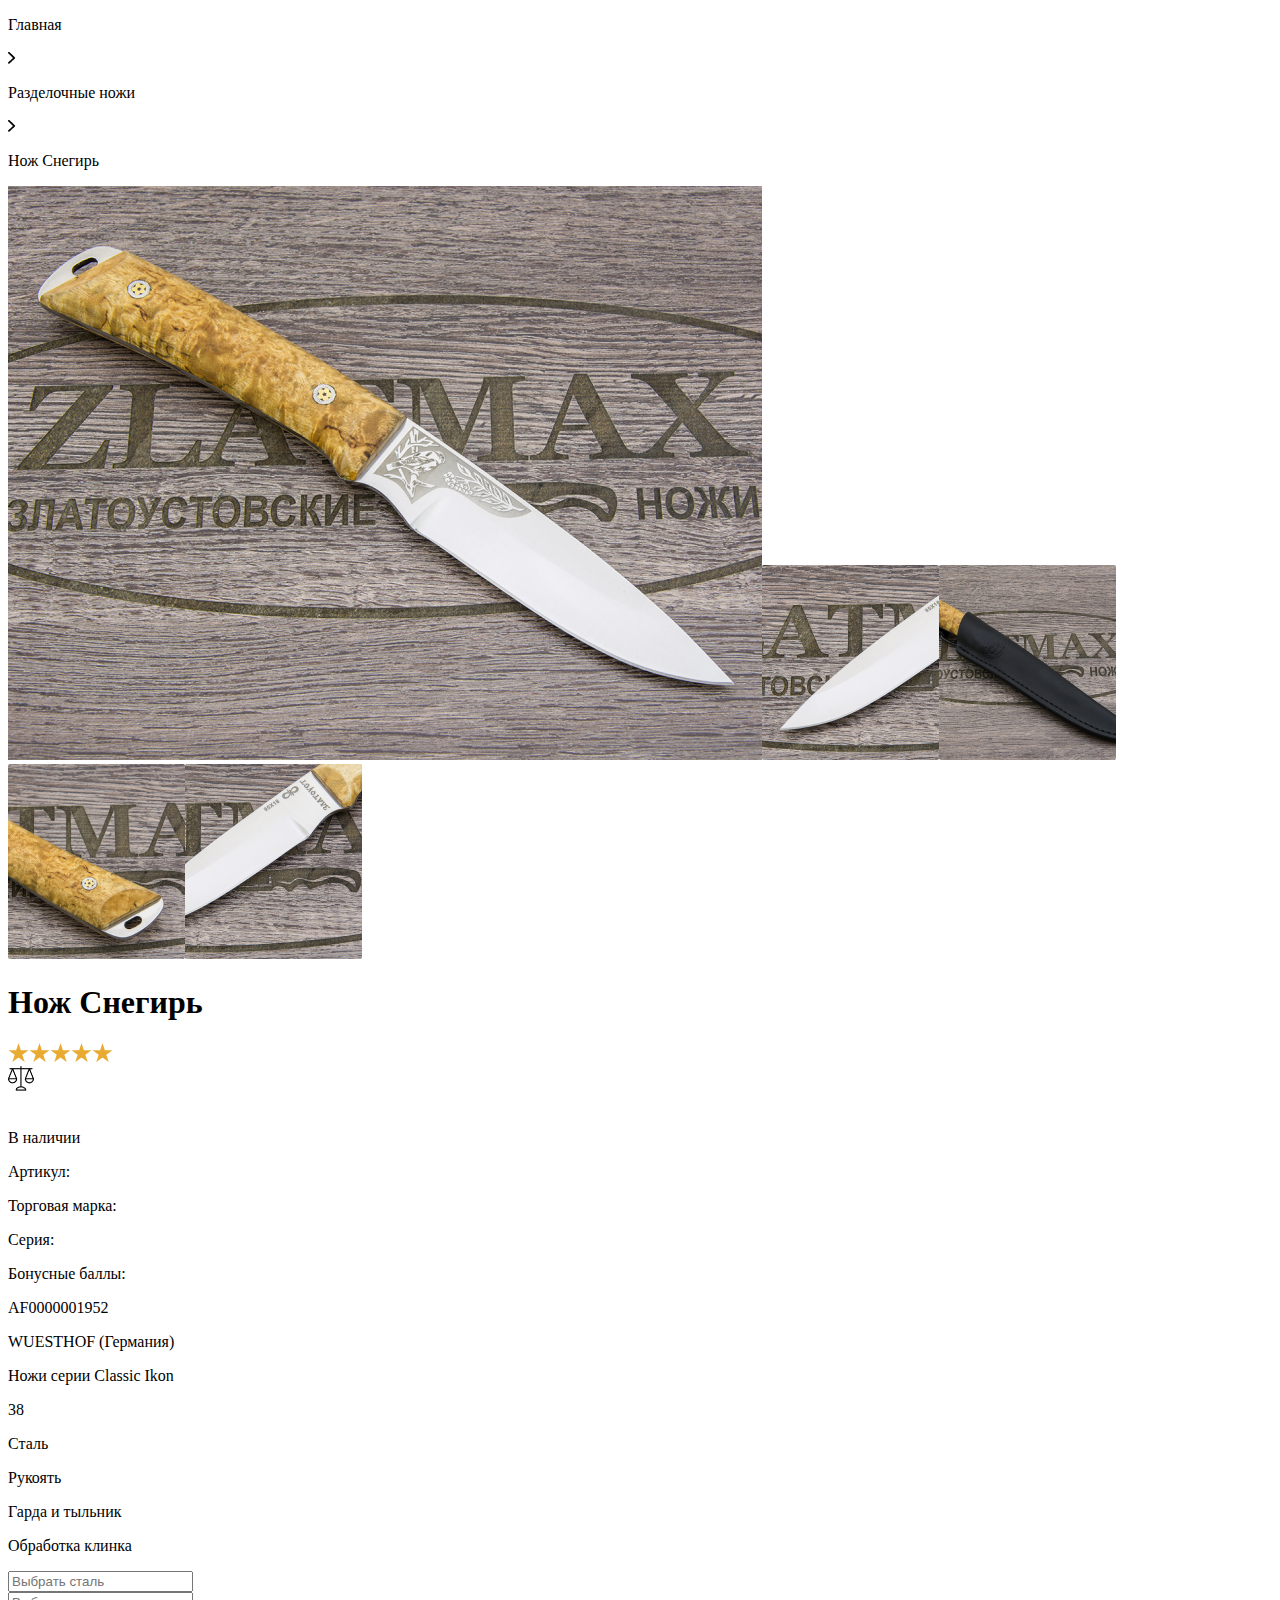
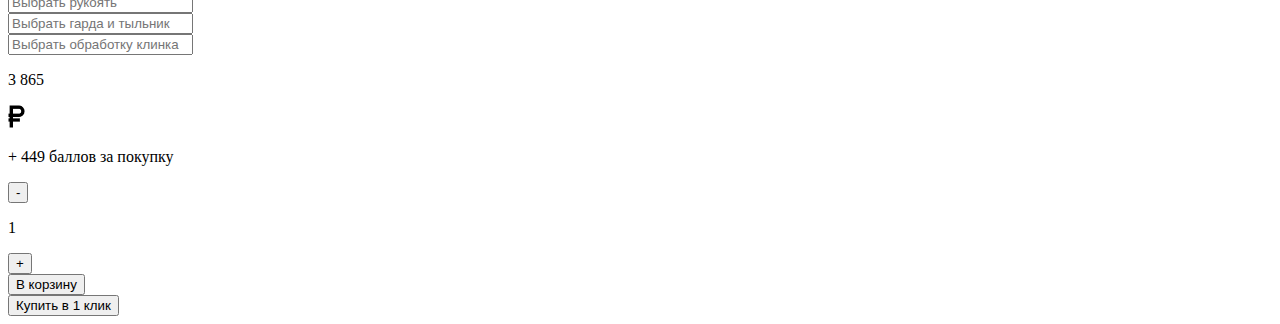
==== Compiled-HTML/pug/compilation/product-cards.html @ a6aeddbb "pug yozdim" ====
<!DOCTYPE html><html lang="en"><head><meta charset="UTF-8"><meta name="viewport" content="width=device-width, initial-scale=1.0"><title>Document</title></head><body> <section class="product"> <div class="product-section">  <div><p>Главная</p></div><div> <img src="../../../img/Knife/knife-7.png" alt=""></div><div> <p>Разделочные ножи</p></div><div> <img src="../../../img/Knife/knife-7.png" alt=""></div><div> <p>Нож Снегирь</p></div></div><div class="product__item"><div class="product__item-img"><img class="img-1" src="../../../img/Knife/knife-8.png" alt=""><img class="img-2" src="../../../img/Knife/knife-9.png" alt=""><img class="img-2" src="../../../img/Knife/knife-10.png" alt=""><img class="img-2" src="../../../img/Knife/knife-11.png" alt=""><img class="img-3" src="../../../img/Knife/knife-12.png" alt=""></div><div class="product__item-content"><div class="product__item-content__title"><div> <h1>Нож Снегирь</h1></div><div class="product__item-content__title__icons"> <img src="../../../img/Knife/knife-13.png" alt=""><img src="../../../img/Knife/knife-13.png" alt=""><img src="../../../img/Knife/knife-13.png" alt=""><img src="../../../img/Knife/knife-13.png" alt=""><img src="../../../img/Knife/knife-13.png" alt=""></div><div> <img src="../../../img/Stars/Group.png" alt=""></div><div> <img src="../../../img/stars/hearts.png" alt=""></div></div><div class="product__item-content__paragraf"> <p>В наличии</p></div><div class="product__item-content__grid"> <div class="product__item-content__grid-item"><p>Артикул:</p><p>Торговая марка:</p><p>Серия:</p><p>Бонусные баллы: </p></div><div class="product__item-content__grid-content"><p>AF0000001952</p><p>WUESTHOF (Германия)</p><p>Ножи серии Classic Ikon</p><p>38</p></div></div><div class="product__item-content__flex"> <div> <p>Сталь</p><p>Рукоять</p><p>Гарда и тыльник</p><p>Обработка клинка</p></div><div> <div> <input type="text" placeholder="Выбрать сталь"></div><div> <input type="text" placeholder="Выбрать рукоять"></div><div> <input type="text" placeholder="Выбрать гарда и тыльник"></div><div> <input type="text" placeholder="Выбрать обработку клинка"></div></div></div><div> <div><p>3 865</p><img src="../../../img/Knife/knife-16.png" alt=""></div><div> <p>+ 449 баллов за покупку</p></div></div><div> <div> <button>-</button></div><div> <p>1</p></div><div> <button>+</button></div><div> <button>В корзину </button></div><div> <button>Купить в 1 клик</button></div></div></div></div></section></body></html>
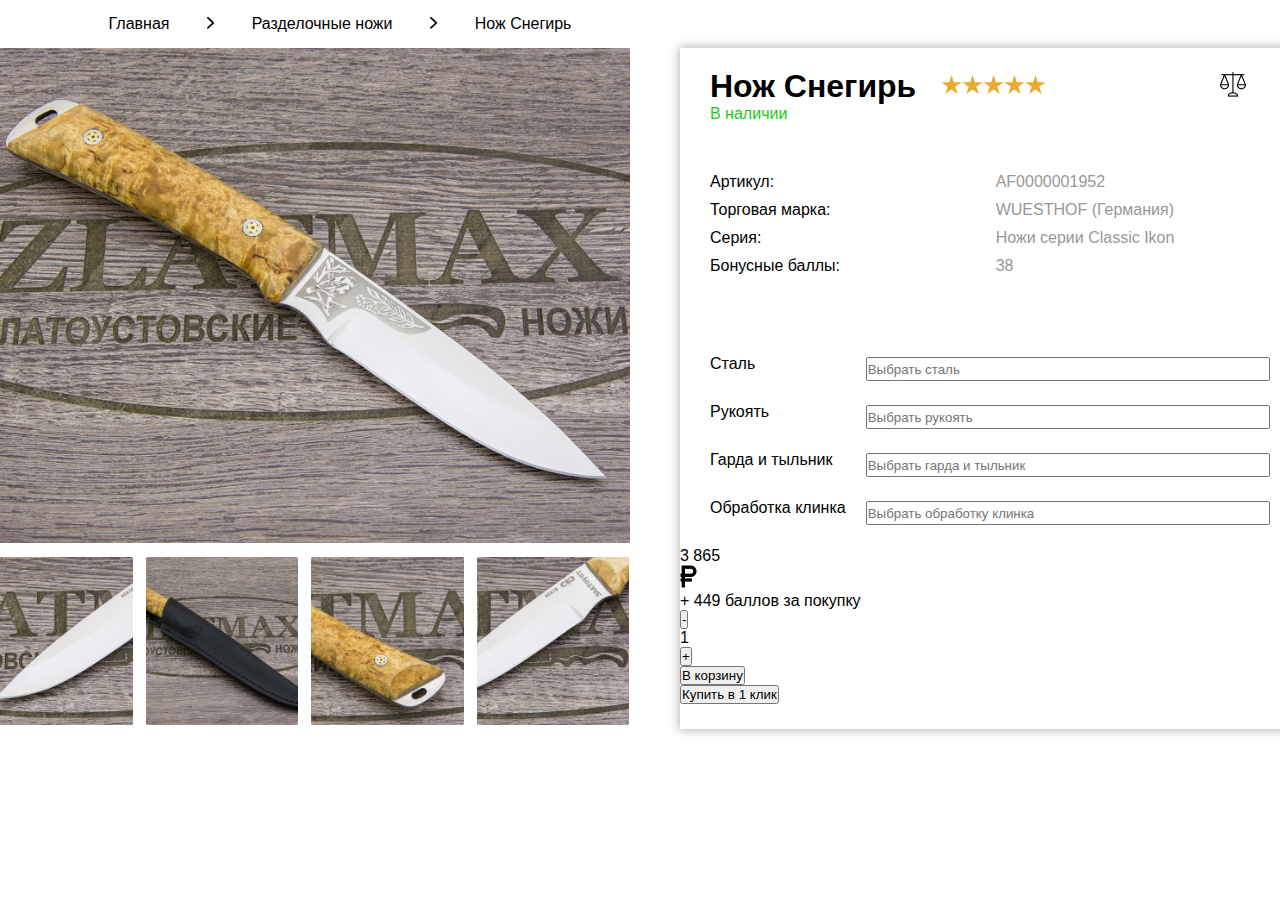
==== commit a5043430: "style berdim" ====
--- a/Compiled-HTML/pug/compilation/product-cards.html
+++ b/Compiled-HTML/pug/compilation/product-cards.html
@@ -1 +1 @@
-<!DOCTYPE html><html lang="en"><head><meta charset="UTF-8"><meta name="viewport" content="width=device-width, initial-scale=1.0"><title>Document</title></head><body> <section class="product"> <div class="product-section">  <div><p>Главная</p></div><div> <img src="../../../img/Knife/knife-7.png" alt=""></div><div> <p>Разделочные ножи</p></div><div> <img src="../../../img/Knife/knife-7.png" alt=""></div><div> <p>Нож Снегирь</p></div></div><div class="product__item"><div class="product__item-img"><img class="img-1" src="../../../img/Knife/knife-8.png" alt=""><img class="img-2" src="../../../img/Knife/knife-9.png" alt=""><img class="img-2" src="../../../img/Knife/knife-10.png" alt=""><img class="img-2" src="../../../img/Knife/knife-11.png" alt=""><img class="img-3" src="../../../img/Knife/knife-12.png" alt=""></div><div class="product__item-content"><div class="product__item-content__title"><div> <h1>Нож Снегирь</h1></div><div class="product__item-content__title__icons"> <img src="../../../img/Knife/knife-13.png" alt=""><img src="../../../img/Knife/knife-13.png" alt=""><img src="../../../img/Knife/knife-13.png" alt=""><img src="../../../img/Knife/knife-13.png" alt=""><img src="../../../img/Knife/knife-13.png" alt=""></div><div> <img src="../../../img/Stars/Group.png" alt=""></div><div> <img src="../../../img/stars/hearts.png" alt=""></div></div><div class="product__item-content__paragraf"> <p>В наличии</p></div><div class="product__item-content__grid"> <div class="product__item-content__grid-item"><p>Артикул:</p><p>Торговая марка:</p><p>Серия:</p><p>Бонусные баллы: </p></div><div class="product__item-content__grid-content"><p>AF0000001952</p><p>WUESTHOF (Германия)</p><p>Ножи серии Classic Ikon</p><p>38</p></div></div><div class="product__item-content__flex"> <div> <p>Сталь</p><p>Рукоять</p><p>Гарда и тыльник</p><p>Обработка клинка</p></div><div> <div> <input type="text" placeholder="Выбрать сталь"></div><div> <input type="text" placeholder="Выбрать рукоять"></div><div> <input type="text" placeholder="Выбрать гарда и тыльник"></div><div> <input type="text" placeholder="Выбрать обработку клинка"></div></div></div><div> <div><p>3 865</p><img src="../../../img/Knife/knife-16.png" alt=""></div><div> <p>+ 449 баллов за покупку</p></div></div><div> <div> <button>-</button></div><div> <p>1</p></div><div> <button>+</button></div><div> <button>В корзину </button></div><div> <button>Купить в 1 клик</button></div></div></div></div></section></body></html>+<!DOCTYPE html><html lang="en"><head><meta charset="UTF-8"><meta name="viewport" content="width=device-width, initial-scale=1.0"><link rel="stylesheet" href="../../../scss/main.css"><title>Document</title></head><body> <section class="product"> <div class="product-section">  <div><p>Главная</p></div><div> <img src="../../../img/Knife/knife-7.png" alt=""></div><div> <p>Разделочные ножи</p></div><div> <img src="../../../img/Knife/knife-7.png" alt=""></div><div> <p>Нож Снегирь</p></div></div><div class="product__item"><div class="product__item-img"><img class="img-1" src="../../../img/Knife/knife-8.png" alt=""><img class="img-2" src="../../../img/Knife/knife-9.png" alt=""><img class="img-2" src="../../../img/Knife/knife-10.png" alt=""><img class="img-2" src="../../../img/Knife/knife-11.png" alt=""><img class="img-3" src="../../../img/Knife/knife-12.png" alt=""></div><div class="product__item-content"><div class="product__item-content__title"><div> <h1>Нож Снегирь</h1></div><div class="product__item-content__title__icons"> <img src="../../../img/Knife/knife-13.png" alt=""><img src="../../../img/Knife/knife-13.png" alt=""><img src="../../../img/Knife/knife-13.png" alt=""><img src="../../../img/Knife/knife-13.png" alt=""><img src="../../../img/Knife/knife-13.png" alt=""></div><div> <img src="../../../img/Stars/Group.png" alt=""></div><div> <img src="../../../img/stars/hearts.png" alt=""></div></div><div class="product__item-content__paragraf"> <p>В наличии</p></div><div class="product__item-content__grid"> <div class="product__item-content__grid-item"><p>Артикул:</p><p>Торговая марка:</p><p>Серия:</p><p>Бонусные баллы: </p></div><div class="product__item-content__grid-content"><p>AF0000001952</p><p>WUESTHOF (Германия)</p><p>Ножи серии Classic Ikon</p><p>38</p></div></div><div class="product__item-content__flex"> <div class="product__item-content__flex-first"> <p>Сталь</p><p>Рукоять</p><p>Гарда и тыльник</p><p>Обработка клинка</p></div><div class="product__item-content__flex-second"><div> <input type="text" placeholder="Выбрать сталь"></div><div> <input type="text" placeholder="Выбрать рукоять"></div><div> <input type="text" placeholder="Выбрать гарда и тыльник"></div><div> <input type="text" placeholder="Выбрать обработку клинка"></div></div></div><div> <div><p>3 865</p><img src="../../../img/Knife/knife-16.png" alt=""></div><div> <p>+ 449 баллов за покупку</p></div></div><div> <div> <button>-</button></div><div> <p>1</p></div><div> <button>+</button></div><div> <button>В корзину </button></div><div> <button>Купить в 1 клик</button></div></div></div></div></section></body></html>--- a/scss/main.css
+++ b/scss/main.css
@@ -0,0 +1,778 @@
+@charset "UTF-8";
+body {
+  margin: 0;
+  padding: 0;
+  box-sizing: border-box;
+  font-family: Montserrat, sans-serif;
+}
+
+* {
+  margin: 0;
+  padding: 0;
+}
+
+.container {
+  width: 100%;
+  height: -moz-max-content;
+  height: max-content;
+  padding-top: 100px;
+  padding-bottom: 100px;
+}
+
+.navbar__top__item {
+  background-color: black;
+  width: 100%;
+}
+.navbar__top__item .nav__items__item__link {
+  padding: 16px;
+}
+.navbar__top__item .navbar__items {
+  font-family: robot;
+  font-size: 16px;
+  font-weight: 500;
+  line-height: 19.5px;
+  text-align: left;
+  width: -moz-max-content;
+  width: max-content;
+  height: 30px;
+  background-color: rgb(8, 0, 0);
+  display: flex;
+  gap: 30px;
+  align-items: start;
+  justify-content: space-between;
+}
+.navbar__top__item .navbar__items a {
+  text-decoration: none;
+  color: aliceblue;
+}
+.navbar__top__item .navbar__items .nav__items__item7 {
+  display: flex;
+  justify-content: end !important;
+}
+
+.zlatmax img {
+  padding: 16px;
+}
+.zlatmax .location {
+  width: 341.79px;
+  height: 47px;
+  top: 92px;
+  left: 1134px;
+  gap: 0px;
+  opacity: 0px;
+}
+
+.KnifeGrid {
+  display: grid;
+  grid-template-columns: auto auto auto;
+  justify-content: space-around;
+  row-gap: 20px;
+}
+.KnifeGrid .KnifeGrid__Card {
+  width: 351px;
+  height: 203px;
+  background-image: url(../img/Knife/knife-1.png);
+  background-size: contain;
+  background-repeat: no-repeat;
+  background-position: right;
+  box-shadow: rgba(0, 0, 0, 0.35) 0px 5px 15px;
+}
+.KnifeGrid .KnifeGrid__Card .KnifeGrid-Card__Text {
+  padding: 20px;
+}
+.KnifeGrid .KnifeGrid__Card .KnifeGrid-Card__Text a {
+  text-decoration: none;
+  color: #141414;
+  font-weight: bold;
+  font-size: 23px;
+}
+.KnifeGrid .KnifeGrid__Card .KnifeGrid-Card__Text .KnifeGrid-Card-Text__line {
+  width: 70px;
+  height: 2px;
+  margin-top: 10px;
+  background-color: #E8AA31;
+}
+.KnifeGrid .KnifeGrid__Card .KnifeGrid-Card__Text .KnifeGrid-Card-Text__Kategoriy {
+  list-style: none;
+  margin-left: -37px;
+  margin-top: 30px;
+  width: 170px;
+}
+.KnifeGrid .KnifeGrid__Card .KnifeGrid-Card__Text .KnifeGrid-Card-Text__Kategoriy li::before {
+  content: "●";
+  color: #E8AA31;
+  font-weight: 900;
+  display: inline-block;
+  width: 1em;
+}
+.KnifeGrid .KnifeGrid__Card:hover {
+  transform: scale(1.02);
+}
+.KnifeGrid .KnifeGrid__Card2:hover {
+  transform: scale(1.02);
+}
+.KnifeGrid .KnifeGrid__Card3:hover {
+  transform: scale(1.02);
+}
+.KnifeGrid .KnifeGrid__Card4:hover {
+  transform: scale(1.02);
+}
+.KnifeGrid .KnifeGrid__Card5:hover {
+  transform: scale(1.02);
+}
+.KnifeGrid .KnifeGrid__Card6:hover {
+  transform: scale(1.02);
+}
+.KnifeGrid .KnifeGrid__Card2 {
+  width: 351px;
+  height: 203px;
+  background-image: url(../img/Knife/knife-2.png);
+  background-size: contain;
+  background-repeat: no-repeat;
+  background-position: right;
+  box-shadow: rgba(0, 0, 0, 0.35) 0px 5px 15px;
+}
+.KnifeGrid .KnifeGrid__Card2 .KnifeGrid-Card__Text {
+  padding: 20px;
+}
+.KnifeGrid .KnifeGrid__Card2 .KnifeGrid-Card__Text a {
+  text-decoration: none;
+  color: #141414;
+  font-weight: bold;
+  font-size: 23px;
+}
+.KnifeGrid .KnifeGrid__Card2 .KnifeGrid-Card__Text .KnifeGrid-Card-Text__line {
+  width: 70px;
+  height: 2px;
+  margin-top: 10px;
+  background-color: #E8AA31;
+}
+.KnifeGrid .KnifeGrid__Card2 .KnifeGrid-Card__Text .KnifeGrid-Card-Text__Kategoriy {
+  list-style: none;
+  margin-left: -37px;
+  margin-top: 30px;
+  width: 170px;
+}
+.KnifeGrid .KnifeGrid__Card2 .KnifeGrid-Card__Text .KnifeGrid-Card-Text__Kategoriy li::before {
+  content: "●";
+  color: #E8AA31;
+  font-weight: 900;
+  display: inline-block;
+  width: 1em;
+}
+.KnifeGrid .KnifeGrid__Card3 {
+  width: 351px;
+  height: 203px;
+  background-image: url(../img/Knife/knife-3.png);
+  background-size: contain;
+  background-repeat: no-repeat;
+  background-position: right;
+  box-shadow: rgba(0, 0, 0, 0.35) 0px 5px 15px;
+}
+.KnifeGrid .KnifeGrid__Card3 .KnifeGrid-Card__Text {
+  padding: 20px;
+}
+.KnifeGrid .KnifeGrid__Card3 .KnifeGrid-Card__Text a {
+  text-decoration: none;
+  color: #141414;
+  font-weight: bold;
+  font-size: 23px;
+}
+.KnifeGrid .KnifeGrid__Card3 .KnifeGrid-Card__Text .KnifeGrid-Card-Text__line {
+  width: 70px;
+  height: 2px;
+  margin-top: 10px;
+  background-color: #E8AA31;
+}
+.KnifeGrid .KnifeGrid__Card3 .KnifeGrid-Card__Text .KnifeGrid-Card-Text__Kategoriy {
+  list-style: none;
+  margin-left: -37px;
+  margin-top: 30px;
+  width: 170px;
+}
+.KnifeGrid .KnifeGrid__Card3 .KnifeGrid-Card__Text .KnifeGrid-Card-Text__Kategoriy li::before {
+  content: "●";
+  color: #E8AA31;
+  font-weight: 900;
+  display: inline-block;
+  width: 1em;
+}
+.KnifeGrid .KnifeGrid__Card4 {
+  width: 351px;
+  height: 203px;
+  background-image: url(../img/Knife/knife-4.png);
+  background-size: contain;
+  background-repeat: no-repeat;
+  background-position: right;
+  box-shadow: rgba(0, 0, 0, 0.35) 0px 5px 15px;
+}
+.KnifeGrid .KnifeGrid__Card4 .KnifeGrid-Card__Text {
+  padding: 20px;
+}
+.KnifeGrid .KnifeGrid__Card4 .KnifeGrid-Card__Text a {
+  text-decoration: none;
+  color: #141414;
+  font-weight: bold;
+  font-size: 23px;
+}
+.KnifeGrid .KnifeGrid__Card4 .KnifeGrid-Card__Text .KnifeGrid-Card-Text__line {
+  width: 70px;
+  height: 2px;
+  margin-top: 10px;
+  background-color: #E8AA31;
+}
+.KnifeGrid .KnifeGrid__Card4 .KnifeGrid-Card__Text .KnifeGrid-Card-Text__Kategoriy {
+  list-style: none;
+  margin-left: -37px;
+  margin-top: 30px;
+  width: 170px;
+}
+.KnifeGrid .KnifeGrid__Card4 .KnifeGrid-Card__Text .KnifeGrid-Card-Text__Kategoriy li::before {
+  content: "●";
+  color: #E8AA31;
+  font-weight: 900;
+  display: inline-block;
+  width: 1em;
+}
+.KnifeGrid .KnifeGrid__Card5 {
+  width: 351px;
+  height: 203px;
+  background-image: url(../img/Knife/knife-5.png);
+  background-size: contain;
+  background-repeat: no-repeat;
+  background-position: right;
+  box-shadow: rgba(0, 0, 0, 0.35) 0px 5px 15px;
+}
+.KnifeGrid .KnifeGrid__Card5 .KnifeGrid-Card__Text {
+  padding: 20px;
+}
+.KnifeGrid .KnifeGrid__Card5 .KnifeGrid-Card__Text a {
+  text-decoration: none;
+  color: #141414;
+  font-weight: bold;
+  font-size: 23px;
+}
+.KnifeGrid .KnifeGrid__Card5 .KnifeGrid-Card__Text .KnifeGrid-Card-Text__line {
+  width: 70px;
+  height: 2px;
+  margin-top: 10px;
+  background-color: #E8AA31;
+}
+.KnifeGrid .KnifeGrid__Card5 .KnifeGrid-Card__Text .KnifeGrid-Card-Text__Kategoriy {
+  list-style: none;
+  margin-left: -37px;
+  margin-top: 30px;
+  width: 170px;
+}
+.KnifeGrid .KnifeGrid__Card5 .KnifeGrid-Card__Text .KnifeGrid-Card-Text__Kategoriy li::before {
+  content: "●";
+  color: #E8AA31;
+  font-weight: 900;
+  display: inline-block;
+  width: 1em;
+}
+.KnifeGrid .KnifeGrid__Card6 {
+  width: 351px;
+  height: 203px;
+  background-image: url(../img/Knife/knife-6.png);
+  background-size: contain;
+  background-repeat: no-repeat;
+  background-position: right;
+  box-shadow: rgba(0, 0, 0, 0.35) 0px 5px 15px;
+}
+.KnifeGrid .KnifeGrid__Card6 .KnifeGrid-Card__Text {
+  padding: 20px;
+}
+.KnifeGrid .KnifeGrid__Card6 .KnifeGrid-Card__Text a {
+  text-decoration: none;
+  color: #141414;
+  font-weight: bold;
+  font-size: 23px;
+}
+.KnifeGrid .KnifeGrid__Card6 .KnifeGrid-Card__Text .KnifeGrid-Card-Text__line {
+  width: 70px;
+  height: 2px;
+  margin-top: 10px;
+  background-color: #E8AA31;
+}
+.KnifeGrid .KnifeGrid__Card6 .KnifeGrid-Card__Text .KnifeGrid-Card-Text__Kategoriy {
+  list-style: none;
+  margin-left: -37px;
+  margin-top: 30px;
+  width: 170px;
+}
+.KnifeGrid .KnifeGrid__Card6 .KnifeGrid-Card__Text .KnifeGrid-Card-Text__Kategoriy li::before {
+  content: "●";
+  color: #E8AA31;
+  font-weight: 900;
+  display: inline-block;
+  width: 1em;
+}
+
+.KnifeNext {
+  display: grid;
+  grid-template-columns: auto auto;
+  padding: 30px 0;
+}
+.KnifeNext .KnifeNext__Second {
+  font-weight: 700;
+  font-size: 30px;
+  text-decoration: none;
+  color: #141414;
+  padding-left: 10%;
+}
+.KnifeNext .KnifeNext__Go {
+  text-align: right;
+  margin-right: 10%;
+  color: #ABABAB;
+  font-size: 18px;
+  font-weight: 600;
+  text-decoration: none;
+}
+
+.KnifeThree {
+  display: grid;
+  grid-template-columns: auto auto auto auto;
+  justify-content: center;
+  gap: 20px;
+  padding: 100px;
+}
+.KnifeThree .KnifeThree__Card {
+  width: 265px;
+  height: 540px;
+  box-shadow: rgba(100, 100, 111, 0.2) 0px 7px 29px 0px;
+  animation-name: oneAndone;
+  animation-duration: 2s;
+}
+.KnifeThree .KnifeThree__Card .KnifeThree-Card__KNFimg {
+  width: 100%;
+  height: 210px;
+  background-image: url(../img/Knife/01s\ 1.png);
+  background-size: contain;
+  background-repeat: no-repeat;
+}
+.KnifeThree .KnifeThree__Card .KnifeThree-Card__KNFname {
+  padding-left: 30px;
+}
+.KnifeThree .KnifeThree__Card .KnifeThree-Card__Between {
+  display: flex;
+  justify-content: space-around;
+}
+.KnifeThree .KnifeThree__Card .KnifeThree-Card__Between h5 {
+  color: #ABABAB;
+}
+.KnifeThree .KnifeThree__Card .KnifeThree-Card__BetweenStar {
+  display: flex;
+  justify-content: space-around;
+}
+.KnifeThree .KnifeThree__Card .KnifeThree-Card__BetweenStar div {
+  margin-top: 20px;
+}
+.KnifeThree .KnifeThree__Card .KnifeThree-Card__horizon {
+  width: 225px;
+  height: 1px;
+  background-color: #ABABAB;
+}
+.KnifeThree .KnifeThree__Card .KnifeThree-Card__money {
+  display: flex;
+  justify-content: space-around;
+}
+.KnifeThree .KnifeThree__Card .KnifeThree-Card__money img {
+  width: 20px;
+  height: 20px;
+}
+.KnifeThree .KnifeThree__Card .KnifeThree-Card__money div {
+  margin-top: 20px;
+}
+.KnifeThree .KnifeThree__Card .KnifeThree-Card__money div img {
+  margin-left: 10px;
+}
+.KnifeThree .KnifeThree__Card .KnifeThree-Card__btn {
+  border: none;
+  background-color: #E8AA31;
+  color: #fff;
+  width: 240px;
+  height: 40px;
+  border-radius: 3px;
+  margin-left: 12px;
+  font-size: 16px;
+  cursor: pointer;
+}
+.KnifeThree .KnifeThree__Card .KnifeThree-Card__btn .KnifeThree-Card-btn_sell {
+  margin-left: 20px;
+}
+.KnifeThree .KnifeThree__Card .KnifeThree-Card__btn:hover {
+  background-color: rgba(232, 171, 49, 0.8784313725);
+}
+.KnifeThree .KnifeThree__Card:hover {
+  transform: scale(1.02);
+}
+
+.cards-section {
+  width: 100%;
+  height: -moz-max-content;
+  height: max-content;
+}
+.cards-section .cards-section__items {
+  width: 100%;
+  padding: 50px 0;
+}
+.cards-section .cards-section__items .cards-section-items__subtitle {
+  width: 90%;
+  margin: 0 auto;
+  box-sizing: border-box;
+  display: flex;
+  justify-content: space-between;
+  align-items: center;
+}
+.cards-section .cards-section__items .cards-section-items__title {
+  display: flex;
+  justify-content: center;
+  align-items: center;
+}
+.cards-section .cards-section__items .cards-section-items__title p {
+  letter-spacing: 1px;
+}
+.cards-section .cards-section__items .cards-section-items__title i {
+  color: #E8AA31;
+}
+.cards-section .cards-section__items .cards-section-items__title-cards {
+  width: 100%;
+  height: -moz-max-content;
+  height: max-content;
+  margin: 0 auto;
+  display: grid;
+  grid-template-columns: auto auto auto auto;
+  justify-content: space-evenly;
+  gap: 20px;
+}
+.cards-section .cards-section__items .cards-section-items__title-cards .title-cards__subtitle {
+  width: 290px;
+  height: -moz-max-content;
+  height: max-content;
+  padding: 20px;
+  box-sizing: border-box;
+  box-shadow: rgba(0, 0, 0, 0.24) 0px 3px 8px;
+}
+.cards-section .cards-section__items .cards-section-items__title-cards .title-cards__subtitle .img-knife {
+  width: 250px;
+  height: 180px;
+  -o-object-fit: contain;
+     object-fit: contain;
+}
+.cards-section .cards-section__items .cards-section-items__title-cards .title-cards__subtitle h3 {
+  font-size: 20px;
+}
+.cards-section .cards-section__items .cards-section-items__title-cards .title-cards__subtitle .title-cards__title {
+  display: flex;
+  justify-content: space-between;
+  align-items: center;
+}
+.cards-section .cards-section__items .cards-section-items__title-cards .title-cards__subtitle .title-cards__title p {
+  color: #ABABAB;
+}
+.cards-section .cards-section__items .cards-section-items__title-cards .title-cards__subtitle .title-cards__title i {
+  font-size: 25px;
+  color: #E8AA31;
+}
+.cards-section .cards-section__items .cards-section-items__title-cards .title-cards__subtitle .title-cards__title img {
+  width: 23px;
+  height: 23px;
+  padding: 0 10px;
+}
+.cards-section .cards-section__items .cards-section-items__title-cards .title-cards__subtitle .cards-section-items__btn-card {
+  width: 100%;
+  height: 40px;
+  background-color: #E8AA31;
+  display: flex;
+  justify-content: center;
+  align-items: center;
+  border-radius: 3px;
+  color: #fff;
+  font-weight: 600;
+}
+.cards-section .cards-section__items .cards-section-items__title-cards .title-cards__subtitle .cards-section-items__btn-card p {
+  padding: 0 10px;
+}
+
+.second-cards-section {
+  width: 100%;
+  height: -moz-max-content;
+  height: max-content;
+  background-image: url(../../../img/headir/pag-1Back.png);
+  background-size: cover;
+}
+.second-cards-section .second-cards-section__items {
+  width: 100%;
+  padding: 50px 0;
+}
+.second-cards-section .second-cards-section__items .second-cards-section-items__title {
+  width: 300px;
+  height: 600px;
+  color: #fff;
+}
+.second-cards-section .second-cards-section__items .second-cards-section-items__title h2, .second-cards-section .second-cards-section__items .second-cards-section-items__title p {
+  font-size: 18px;
+  line-height: 1.5;
+  letter-spacing: 1px;
+  opacity: 70%;
+}
+.second-cards-section .second-cards-section__items .second-cards-section-items__title h2 {
+  opacity: 100%;
+  font-size: 30px;
+}
+.second-cards-section .second-cards-section__items .second-cards-section-items__title .title-cards__title {
+  display: flex;
+  justify-content: start;
+  align-items: center;
+  color: #E8AA31;
+}
+.second-cards-section .second-cards-section__items .second-cards-section-items__title .title-cards__title p {
+  opacity: 100%;
+}
+.second-cards-section .second-cards-section__items .second-cards-section-items__title-cards {
+  width: 100%;
+  height: 600px;
+  margin: 0 auto;
+  display: grid;
+  grid-template-columns: auto auto auto auto;
+  justify-content: space-evenly;
+  gap: 20px;
+}
+.second-cards-section .second-cards-section__items .second-cards-section-items__title-cards .title-cards__subtitle {
+  width: 290px;
+  height: -moz-max-content;
+  height: max-content;
+  padding: 20px;
+  box-sizing: border-box;
+  box-shadow: rgba(0, 0, 0, 0.24) 0px 3px 8px;
+  background-color: white;
+}
+.second-cards-section .second-cards-section__items .second-cards-section-items__title-cards .title-cards__subtitle .img-knife {
+  width: 250px;
+  height: 180px;
+  -o-object-fit: contain;
+     object-fit: contain;
+}
+.second-cards-section .second-cards-section__items .second-cards-section-items__title-cards .title-cards__subtitle h3 {
+  font-size: 20px;
+}
+.second-cards-section .second-cards-section__items .second-cards-section-items__title-cards .title-cards__subtitle .title-cards__title {
+  display: flex;
+  justify-content: space-between;
+  align-items: center;
+}
+.second-cards-section .second-cards-section__items .second-cards-section-items__title-cards .title-cards__subtitle .title-cards__title p {
+  color: #ABABAB;
+}
+.second-cards-section .second-cards-section__items .second-cards-section-items__title-cards .title-cards__subtitle .title-cards__title i {
+  font-size: 25px;
+  color: #E8AA31;
+}
+.second-cards-section .second-cards-section__items .second-cards-section-items__title-cards .title-cards__subtitle .title-cards__title img {
+  width: 23px;
+  height: 23px;
+  padding: 0 10px;
+}
+.second-cards-section .second-cards-section__items .second-cards-section-items__title-cards .title-cards__subtitle .second-cards-section-items__btn-card {
+  width: 100%;
+  height: 40px;
+  background-color: #E8AA31;
+  display: flex;
+  justify-content: center;
+  align-items: center;
+  border-radius: 3px;
+  color: #fff;
+  font-weight: 600;
+}
+.second-cards-section .second-cards-section__items .second-cards-section-items__title-cards .title-cards__subtitle .second-cards-section-items__btn-card p {
+  padding: 0 10px;
+}
+
+@media only screen and (max-width: 1200px) {
+  .title-cards__subtitle {
+    width: 230px !important;
+    font-size: 10px;
+  }
+  .title-cards__subtitle .img-knife {
+    width: 100% !important;
+    height: 150px !important;
+  }
+  .bi-star-fill {
+    font-size: 15px !important;
+  }
+  .second-cards-section-items__title {
+    width: 230px !important;
+  }
+  .title-cards__subtitle {
+    width: 230px !important;
+    font-size: 10px;
+  }
+  .title-cards__subtitle .img-knife {
+    width: 100% !important;
+    height: 150px !important;
+  }
+}
+@media only screen and (max-width: 991px) {
+  .cards-section-items__title-cards {
+    grid-template-columns: auto auto auto !important;
+    grid-template-rows: auto !important;
+  }
+  .second-cards-section-items__title-cards {
+    grid-template-columns: auto auto auto !important;
+    grid-template-rows: auto !important;
+  }
+}
+@media only screen and (max-width: 767px) {
+  .cards-section-items__title-cards {
+    grid-template-columns: auto auto !important;
+    grid-template-rows: auto !important;
+  }
+  .second-cards-section-items__title-cards {
+    grid-template-columns: auto auto !important;
+    grid-template-rows: auto !important;
+  }
+}
+@media only screen and (max-width: 551px) {
+  .cards-section-items__title-cards {
+    grid-template-columns: auto !important;
+    grid-template-rows: auto !important;
+  }
+  .cards-section-items__title-cards .title-cards__subtitle {
+    width: 380px !important;
+    font-size: 10px;
+  }
+  .cards-section-items__title-cards .title-cards__subtitle .img-knife {
+    width: 100% !important;
+    height: 150px !important;
+  }
+  .second-cards-section-items__title-cards {
+    grid-template-columns: auto !important;
+    grid-template-rows: auto !important;
+    height: 1980px !important;
+  }
+  .second-cards-section-items__title-cards .second-cards-section-items__title {
+    width: 380px !important;
+  }
+  .second-cards-section-items__title-cards .title-cards__subtitle {
+    width: 380px !important;
+    font-size: 10px;
+  }
+  .second-cards-section-items__title-cards .title-cards__subtitle .img-knife {
+    width: 100% !important;
+    height: 150px !important;
+  }
+}
+.product {
+  width: 100%;
+  max-height: -moz-max-content;
+  max-height: max-content;
+}
+.product .product-section {
+  width: 500px;
+  display: grid;
+  grid-template-columns: auto auto auto auto auto;
+  align-items: center;
+  text-align: center;
+  margin: 15px 0 15px 90px;
+}
+.product .product__item {
+  display: grid;
+  grid-template-columns: auto auto;
+  gap: 50px;
+  justify-content: center;
+}
+.product .product__item .product__item-img {
+  width: 650px;
+}
+.product .product__item .product__item-img .img-1 {
+  width: 650px;
+}
+.product .product__item .product__item-img .img-2 {
+  width: 152.5px;
+  margin: 10px 13px 0 0;
+}
+.product .product__item .product__item-img .img-3 {
+  width: 152.5px;
+  margin: 10px 0 0 0;
+}
+.product .product__item .product__item-content {
+  width: 620px;
+  box-shadow: 0px 0px 10px 1px rgba(0, 0, 0, 0.3);
+}
+.product .product__item .product__item-content .product__item-content__title {
+  display: flex;
+  justify-content: space-between;
+  align-items: center;
+  margin: 20px 30px 0;
+}
+.product .product__item .product__item-content .product__item-content__title .product__item-content__title__icons {
+  padding-right: 150px;
+}
+.product .product__item .product__item-content .product__item-content__paragraf p {
+  margin: 0 0 30px 30px;
+  color: rgb(28, 202, 28);
+}
+.product .product__item .product__item-content .product__item-content__grid {
+  display: grid;
+  grid-template-columns: auto auto;
+}
+.product .product__item .product__item-content .product__item-content__grid .product__item-content__grid-item {
+  margin: 10px 20px;
+}
+.product .product__item .product__item-content .product__item-content__grid .product__item-content__grid-item p {
+  margin: 10px;
+}
+.product .product__item .product__item-content .product__item-content__grid .product__item-content__grid-content {
+  color: rgb(153, 151, 151);
+  margin: 10px 20px;
+}
+.product .product__item .product__item-content .product__item-content__grid .product__item-content__grid-content p {
+  margin: 10px;
+}
+.product .product__item .product__item-content .product__item-content__flex {
+  display: flex;
+}
+.product .product__item .product__item-content .product__item-content__flex .product__item-content__flex-first {
+  margin: 30px 0 0 30px;
+}
+.product .product__item .product__item-content .product__item-content__flex .product__item-content__flex-first p {
+  margin: 30px 0;
+}
+.product .product__item .product__item-content .product__item-content__flex .product__item-content__flex-second {
+  margin: 50px 0 0 20px;
+}
+.product .product__item .product__item-content .product__item-content__flex .product__item-content__flex-second input {
+  margin: 12px 0;
+  width: 400px;
+  height: 20px;
+}
+
+@media only screen and (max-width: 1142px) {
+  .KnifeThree {
+    grid-template-columns: auto auto auto;
+  }
+}
+@media only screen and (max-width: 1091px) {
+  .KnifeGrid {
+    grid-template-columns: auto auto;
+  }
+}
+@media only screen and (max-width: 865px) {
+  .KnifeThree {
+    grid-template-columns: auto auto;
+  }
+}
+@media only screen and (max-width: 748px) {
+  .KnifeGrid {
+    grid-template-columns: auto;
+  }
+  .KnifeNext__Go {
+    display: none;
+  }
+}
+@media only screen and (max-width: 584px) {
+  .KnifeThree {
+    grid-template-columns: auto;
+  }
+}/*# sourceMappingURL=main.css.map */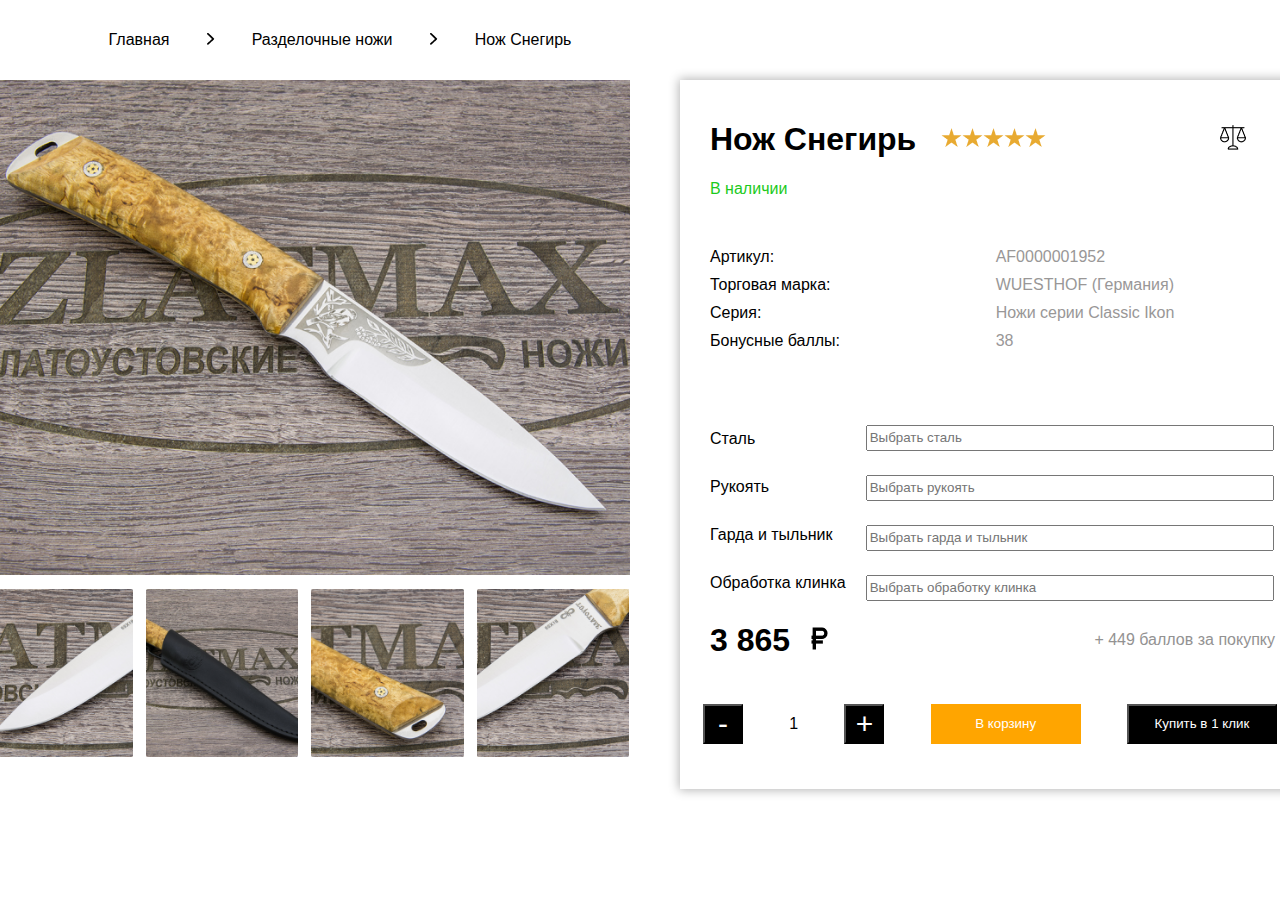
==== commit 4bae43af: "buttonga style berdim" ====
--- a/Compiled-HTML/pug/compilation/product-cards.html
+++ b/Compiled-HTML/pug/compilation/product-cards.html
@@ -1 +1 @@
-<!DOCTYPE html><html lang="en"><head><meta charset="UTF-8"><meta name="viewport" content="width=device-width, initial-scale=1.0"><link rel="stylesheet" href="../../../scss/main.css"><title>Document</title></head><body> <section class="product"> <div class="product-section">  <div><p>Главная</p></div><div> <img src="../../../img/Knife/knife-7.png" alt=""></div><div> <p>Разделочные ножи</p></div><div> <img src="../../../img/Knife/knife-7.png" alt=""></div><div> <p>Нож Снегирь</p></div></div><div class="product__item"><div class="product__item-img"><img class="img-1" src="../../../img/Knife/knife-8.png" alt=""><img class="img-2" src="../../../img/Knife/knife-9.png" alt=""><img class="img-2" src="../../../img/Knife/knife-10.png" alt=""><img class="img-2" src="../../../img/Knife/knife-11.png" alt=""><img class="img-3" src="../../../img/Knife/knife-12.png" alt=""></div><div class="product__item-content"><div class="product__item-content__title"><div> <h1>Нож Снегирь</h1></div><div class="product__item-content__title__icons"> <img src="../../../img/Knife/knife-13.png" alt=""><img src="../../../img/Knife/knife-13.png" alt=""><img src="../../../img/Knife/knife-13.png" alt=""><img src="../../../img/Knife/knife-13.png" alt=""><img src="../../../img/Knife/knife-13.png" alt=""></div><div> <img src="../../../img/Stars/Group.png" alt=""></div><div> <img src="../../../img/stars/hearts.png" alt=""></div></div><div class="product__item-content__paragraf"> <p>В наличии</p></div><div class="product__item-content__grid"> <div class="product__item-content__grid-item"><p>Артикул:</p><p>Торговая марка:</p><p>Серия:</p><p>Бонусные баллы: </p></div><div class="product__item-content__grid-content"><p>AF0000001952</p><p>WUESTHOF (Германия)</p><p>Ножи серии Classic Ikon</p><p>38</p></div></div><div class="product__item-content__flex"> <div class="product__item-content__flex-first"> <p>Сталь</p><p>Рукоять</p><p>Гарда и тыльник</p><p>Обработка клинка</p></div><div class="product__item-content__flex-second"><div> <input type="text" placeholder="Выбрать сталь"></div><div> <input type="text" placeholder="Выбрать рукоять"></div><div> <input type="text" placeholder="Выбрать гарда и тыльник"></div><div> <input type="text" placeholder="Выбрать обработку клинка"></div></div></div><div> <div><p>3 865</p><img src="../../../img/Knife/knife-16.png" alt=""></div><div> <p>+ 449 баллов за покупку</p></div></div><div> <div> <button>-</button></div><div> <p>1</p></div><div> <button>+</button></div><div> <button>В корзину </button></div><div> <button>Купить в 1 клик</button></div></div></div></div></section></body></html>+<!DOCTYPE html><html lang="en"><head><meta charset="UTF-8"><meta name="viewport" content="width=device-width, initial-scale=1.0"><link rel="stylesheet" href="../../../scss/main.css"><title>Document</title></head><body> <section class="product"> <div class="product-section">  <div><p>Главная</p></div><div> <img src="../../../img/Knife/knife-7.png" alt=""></div><div> <p>Разделочные ножи</p></div><div> <img src="../../../img/Knife/knife-7.png" alt=""></div><div> <p>Нож Снегирь</p></div></div><div class="product__item"><div class="product__item-img"><img class="img-1" src="../../../img/Knife/knife-8.png" alt=""><img class="img-2" src="../../../img/Knife/knife-9.png" alt=""><img class="img-2" src="../../../img/Knife/knife-10.png" alt=""><img class="img-2" src="../../../img/Knife/knife-11.png" alt=""><img class="img-3" src="../../../img/Knife/knife-12.png" alt=""></div><div class="product__item-content"><div class="product__item-content__title"><div> <h1>Нож Снегирь</h1></div><div class="product__item-content__title__icons"> <img src="../../../img/Knife/knife-13.png" alt=""><img src="../../../img/Knife/knife-13.png" alt=""><img src="../../../img/Knife/knife-13.png" alt=""><img src="../../../img/Knife/knife-13.png" alt=""><img src="../../../img/Knife/knife-13.png" alt=""></div><div> <img src="../../../img/Stars/Group.png" alt=""></div><div> <img src="../../../img/stars/hearts.png" alt=""></div></div><div class="product__item-content__paragraf"> <p>В наличии</p></div><div class="product__item-content__grid"> <div class="product__item-content__grid-item"><p>Артикул:</p><p>Торговая марка:</p><p>Серия:</p><p>Бонусные баллы: </p></div><div class="product__item-content__grid-content"><p>AF0000001952</p><p>WUESTHOF (Германия)</p><p>Ножи серии Classic Ikon</p><p>38</p></div></div><div class="product__item-content__flex"> <div class="product__item-content__flex-first"> <p>Сталь</p><p>Рукоять</p><p>Гарда и тыльник</p><p>Обработка клинка</p></div><div class="product__item-content__flex-second"><div> <input type="text" placeholder="Выбрать сталь"></div><div> <input type="text" placeholder="Выбрать рукоять"></div><div> <input type="text" placeholder="Выбрать гарда и тыльник"></div><div> <input type="text" placeholder="Выбрать обработку клинка"></div></div></div><div class="product__item-content__block"> <div><h1>3 865</h1></div><div> <img src="../../../img/Knife/knife-16.png" alt=""></div><div> <p>+ 449 баллов за покупку</p></div></div><div class="product__item-content__button"> <div class="product__item-content__button-first"> <button>-</button></div><div class="product__item-content__button-second"> <p>1</p></div><div class="product__item-content__button-first"><button>+</button></div><div class="product__item-content__button-four"><button>В корзину </button></div><div class="product__item-content__button-five"><button>Купить в 1 клик</button></div></div></div></div></section></body></html>--- a/scss/main.css
+++ b/scss/main.css
@@ -4,11 +4,6 @@
   padding: 0;
   box-sizing: border-box;
   font-family: Montserrat, sans-serif;
-}
-
-* {
-  margin: 0;
-  padding: 0;
 }
 
 .container {
@@ -669,18 +664,18 @@
   max-height: max-content;
 }
 .product .product-section {
-  width: 500px;
   display: grid;
   grid-template-columns: auto auto auto auto auto;
   align-items: center;
   text-align: center;
+  width: 500px;
   margin: 15px 0 15px 90px;
 }
 .product .product__item {
   display: grid;
   grid-template-columns: auto auto;
+  justify-content: center;
   gap: 50px;
-  justify-content: center;
 }
 .product .product__item .product__item-img {
   width: 650px;
@@ -740,13 +735,55 @@
   margin: 30px 0;
 }
 .product .product__item .product__item-content .product__item-content__flex .product__item-content__flex-second {
-  margin: 50px 0 0 20px;
+  margin: 43px 0 0 20px;
 }
 .product .product__item .product__item-content .product__item-content__flex .product__item-content__flex-second input {
   margin: 12px 0;
   width: 400px;
   height: 20px;
 }
+.product .product__item .product__item-content .product__item-content__block {
+  display: flex;
+  justify-content: space-between;
+  align-items: center;
+}
+.product .product__item .product__item-content .product__item-content__block h1 {
+  margin: 0 0 0 30px;
+}
+.product .product__item .product__item-content .product__item-content__block img {
+  padding-right: 220px;
+}
+.product .product__item .product__item-content .product__item-content__block p {
+  color: rgb(147, 146, 146);
+  margin: 0 25px;
+}
+.product .product__item .product__item-content .product__item-content__button {
+  display: grid;
+  grid-template-columns: auto auto auto auto auto;
+  align-items: center;
+  text-align: center;
+  margin: 40px 0;
+}
+.product .product__item .product__item-content .product__item-content__button .product__item-content__button-first button {
+  background-color: black;
+  color: white;
+  width: 40px;
+  height: 40px;
+  font-size: 30px;
+}
+.product .product__item .product__item-content .product__item-content__button .product__item-content__button-four button {
+  background-color: orange;
+  color: white;
+  border: none;
+  width: 150px;
+  height: 40px;
+}
+.product .product__item .product__item-content .product__item-content__button .product__item-content__button-five button {
+  background-color: black;
+  color: white;
+  width: 150px;
+  height: 40px;
+}
 
 @media only screen and (max-width: 1142px) {
   .KnifeThree {
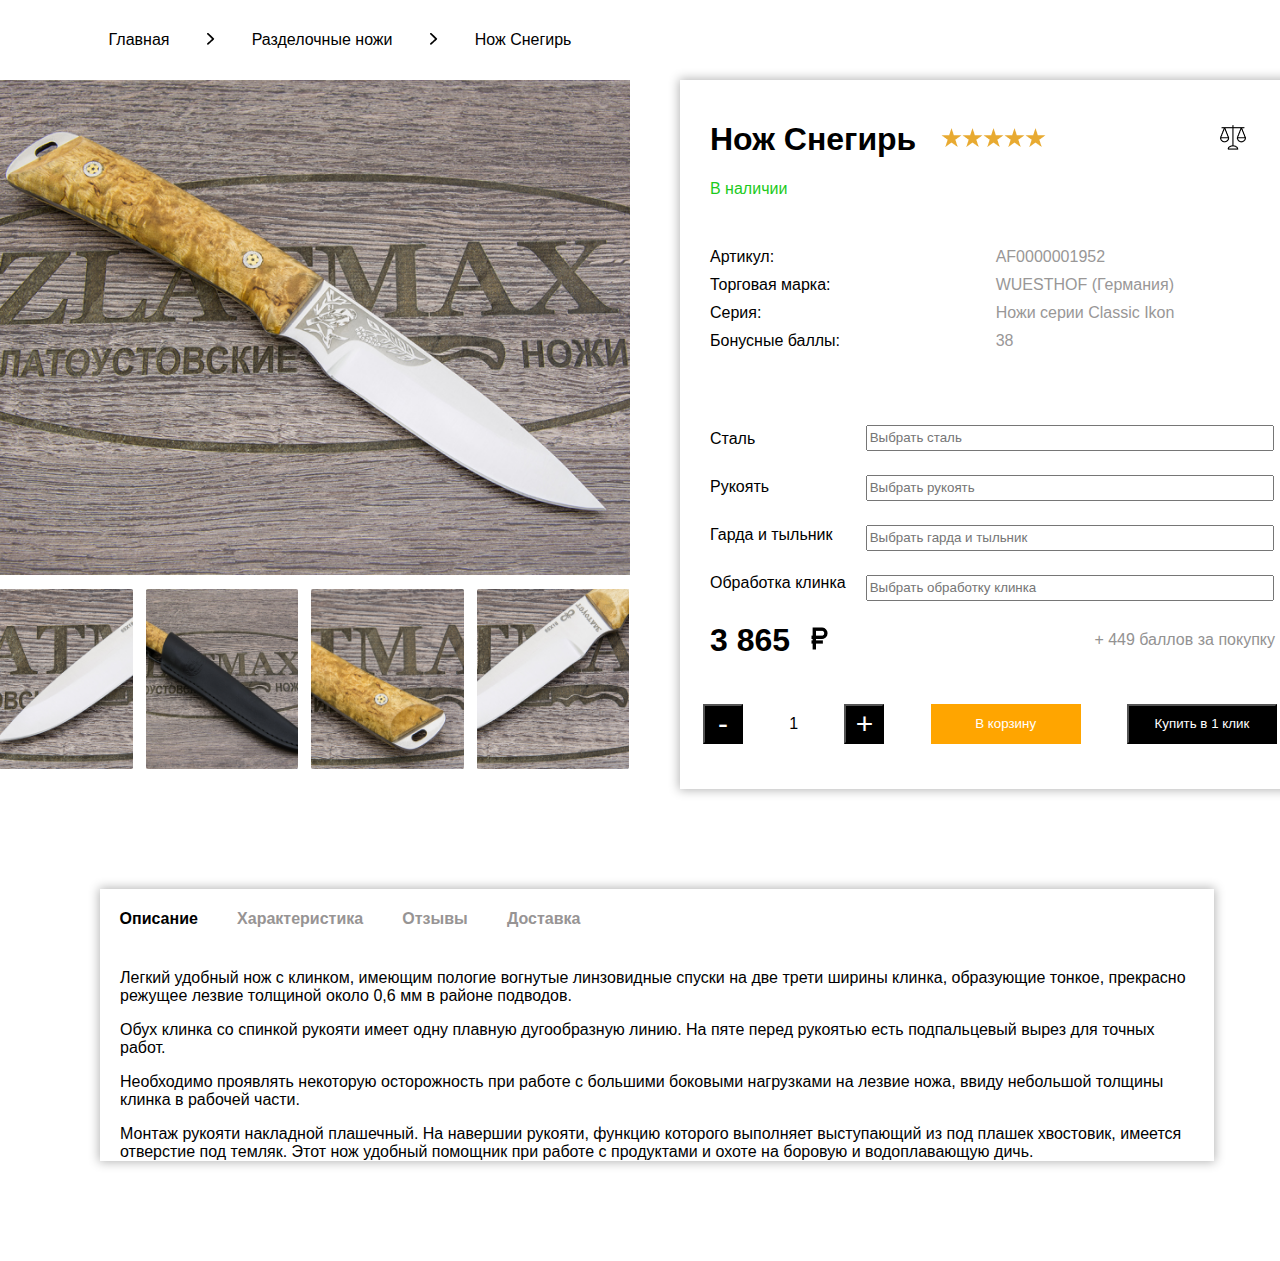
==== commit b08dab95: "scss qushdim" ====
--- a/Compiled-HTML/pug/compilation/product-cards.html
+++ b/Compiled-HTML/pug/compilation/product-cards.html
@@ -1 +1 @@
-<!DOCTYPE html><html lang="en"><head><meta charset="UTF-8"><meta name="viewport" content="width=device-width, initial-scale=1.0"><link rel="stylesheet" href="../../../scss/main.css"><title>Document</title></head><body> <section class="product"> <div class="product-section">  <div><p>Главная</p></div><div> <img src="../../../img/Knife/knife-7.png" alt=""></div><div> <p>Разделочные ножи</p></div><div> <img src="../../../img/Knife/knife-7.png" alt=""></div><div> <p>Нож Снегирь</p></div></div><div class="product__item"><div class="product__item-img"><img class="img-1" src="../../../img/Knife/knife-8.png" alt=""><img class="img-2" src="../../../img/Knife/knife-9.png" alt=""><img class="img-2" src="../../../img/Knife/knife-10.png" alt=""><img class="img-2" src="../../../img/Knife/knife-11.png" alt=""><img class="img-3" src="../../../img/Knife/knife-12.png" alt=""></div><div class="product__item-content"><div class="product__item-content__title"><div> <h1>Нож Снегирь</h1></div><div class="product__item-content__title__icons"> <img src="../../../img/Knife/knife-13.png" alt=""><img src="../../../img/Knife/knife-13.png" alt=""><img src="../../../img/Knife/knife-13.png" alt=""><img src="../../../img/Knife/knife-13.png" alt=""><img src="../../../img/Knife/knife-13.png" alt=""></div><div> <img src="../../../img/Stars/Group.png" alt=""></div><div> <img src="../../../img/stars/hearts.png" alt=""></div></div><div class="product__item-content__paragraf"> <p>В наличии</p></div><div class="product__item-content__grid"> <div class="product__item-content__grid-item"><p>Артикул:</p><p>Торговая марка:</p><p>Серия:</p><p>Бонусные баллы: </p></div><div class="product__item-content__grid-content"><p>AF0000001952</p><p>WUESTHOF (Германия)</p><p>Ножи серии Classic Ikon</p><p>38</p></div></div><div class="product__item-content__flex"> <div class="product__item-content__flex-first"> <p>Сталь</p><p>Рукоять</p><p>Гарда и тыльник</p><p>Обработка клинка</p></div><div class="product__item-content__flex-second"><div> <input type="text" placeholder="Выбрать сталь"></div><div> <input type="text" placeholder="Выбрать рукоять"></div><div> <input type="text" placeholder="Выбрать гарда и тыльник"></div><div> <input type="text" placeholder="Выбрать обработку клинка"></div></div></div><div class="product__item-content__block"> <div><h1>3 865</h1></div><div> <img src="../../../img/Knife/knife-16.png" alt=""></div><div> <p>+ 449 баллов за покупку</p></div></div><div class="product__item-content__button"> <div class="product__item-content__button-first"> <button>-</button></div><div class="product__item-content__button-second"> <p>1</p></div><div class="product__item-content__button-first"><button>+</button></div><div class="product__item-content__button-four"><button>В корзину </button></div><div class="product__item-content__button-five"><button>Купить в 1 клик</button></div></div></div></div></section></body></html>+<!DOCTYPE html><html lang="en"><head><meta charset="UTF-8"><meta name="viewport" content="width=device-width, initial-scale=1.0"><link rel="stylesheet" href="../../../scss/main.css"><title>Document</title></head><body> <section><div class="product"><div class="product-section">  <div><p>Главная</p></div><div> <img src="../../../img/Knife/knife-7.png" alt=""></div><div> <p>Разделочные ножи</p></div><div> <img src="../../../img/Knife/knife-7.png" alt=""></div><div> <p>Нож Снегирь</p></div></div><div class="product__item"><div class="product__item-img"><img class="img-1" src="../../../img/Knife/knife-8.png" alt=""><img class="img-2" src="../../../img/Knife/knife-9.png" alt=""><img class="img-2" src="../../../img/Knife/knife-10.png" alt=""><img class="img-2" src="../../../img/Knife/knife-11.png" alt=""><img class="img-3" src="../../../img/Knife/knife-12.png" alt=""></div><div class="product__item-content"><div class="product__item-content__title"><div> <h1>Нож Снегирь</h1></div><div class="product__item-content__title__icons"> <img src="../../../img/Knife/knife-13.png" alt=""><img src="../../../img/Knife/knife-13.png" alt=""><img src="../../../img/Knife/knife-13.png" alt=""><img src="../../../img/Knife/knife-13.png" alt=""><img src="../../../img/Knife/knife-13.png" alt=""></div><div> <img src="../../../img/Stars/Group.png" alt=""></div><div> <img src="../../../img/stars/hearts.png" alt=""></div></div><div class="product__item-content__paragraf"> <p>В наличии</p></div><div class="product__item-content__grid"> <div class="product__item-content__grid-item"><p>Артикул:</p><p>Торговая марка:</p><p>Серия:</p><p>Бонусные баллы: </p></div><div class="product__item-content__grid-content"><p>AF0000001952</p><p>WUESTHOF (Германия)</p><p>Ножи серии Classic Ikon</p><p>38</p></div></div><div class="product__item-content__flex"> <div class="product__item-content__flex-first"> <p>Сталь</p><p>Рукоять</p><p>Гарда и тыльник</p><p>Обработка клинка</p></div><div class="product__item-content__flex-second"><div> <input type="text" placeholder="Выбрать сталь"></div><div> <input type="text" placeholder="Выбрать рукоять"></div><div> <input type="text" placeholder="Выбрать гарда и тыльник"></div><div> <input type="text" placeholder="Выбрать обработку клинка"></div></div></div><div class="product__item-content__block"> <div><h1>3 865</h1></div><div> <img src="../../../img/Knife/knife-16.png" alt=""></div><div> <p>+ 449 баллов за покупку</p></div></div><div class="product__item-content__button"> <div class="product__item-content__button-first"> <button>-</button></div><div class="product__item-content__button-second"> <p>1</p></div><div class="product__item-content__button-first"><button>+</button></div><div class="product__item-content__button-four"><button>В корзину </button></div><div class="product__item-content__button-five"><button>Купить в 1 клик</button></div></div></div></div></div><div class="product-info"><div class="product-info__tabs"><div> <h4>Описание</h4></div><div class="product-info__tabs-color"> <h4>Характеристика</h4></div><div class="product-info__tabs-color"> <h4>Отзывы</h4></div><div class="product-info__tabs-color"> <h4>Доставка</h4></div></div><div class="product-info__paragraf"> <p>Легкий удобный нож с клинком, имеющим пологие вогнутые линзовидные спуски на две трети ширины клинка, образующие тонкое, прекрасно режущее лезвие толщиной около 0,6 мм в районе подводов.</p><p>Обух клинка со спинкой рукояти имеет одну плавную дугообразную линию. На пяте перед рукоятью есть подпальцевый вырез для точных работ. </p><p>Необходимо проявлять некоторую осторожность при работе с большими боковыми нагрузками на лезвие ножа, ввиду небольшой толщины клинка в рабочей части. </p><p>Монтаж рукояти накладной плашечный. На навершии рукояти, функцию которого выполняет выступающий из под плашек хвостовик, имеется отверстие под темляк. Этот нож удобный помощник при работе с продуктами и охоте на боровую и водоплавающую дичь.</p></div></div></section></body></html>--- a/scss/main.css
+++ b/scss/main.css
@@ -304,116 +304,18 @@
   width: 1em;
 }
 
-.KnifeNext {
-  display: grid;
-  grid-template-columns: auto auto;
-  padding: 30px 0;
-}
-.KnifeNext .KnifeNext__Second {
-  font-weight: 700;
-  font-size: 30px;
-  text-decoration: none;
-  color: #141414;
-  padding-left: 10%;
-}
-.KnifeNext .KnifeNext__Go {
-  text-align: right;
-  margin-right: 10%;
-  color: #ABABAB;
-  font-size: 18px;
-  font-weight: 600;
-  text-decoration: none;
-}
-
-.KnifeThree {
-  display: grid;
-  grid-template-columns: auto auto auto auto;
-  justify-content: center;
-  gap: 20px;
-  padding: 100px;
-}
-.KnifeThree .KnifeThree__Card {
-  width: 265px;
-  height: 540px;
-  box-shadow: rgba(100, 100, 111, 0.2) 0px 7px 29px 0px;
-  animation-name: oneAndone;
-  animation-duration: 2s;
-}
-.KnifeThree .KnifeThree__Card .KnifeThree-Card__KNFimg {
-  width: 100%;
-  height: 210px;
-  background-image: url(../img/Knife/01s\ 1.png);
-  background-size: contain;
-  background-repeat: no-repeat;
-}
-.KnifeThree .KnifeThree__Card .KnifeThree-Card__KNFname {
-  padding-left: 30px;
-}
-.KnifeThree .KnifeThree__Card .KnifeThree-Card__Between {
-  display: flex;
-  justify-content: space-around;
-}
-.KnifeThree .KnifeThree__Card .KnifeThree-Card__Between h5 {
-  color: #ABABAB;
-}
-.KnifeThree .KnifeThree__Card .KnifeThree-Card__BetweenStar {
-  display: flex;
-  justify-content: space-around;
-}
-.KnifeThree .KnifeThree__Card .KnifeThree-Card__BetweenStar div {
-  margin-top: 20px;
-}
-.KnifeThree .KnifeThree__Card .KnifeThree-Card__horizon {
-  width: 225px;
-  height: 1px;
-  background-color: #ABABAB;
-}
-.KnifeThree .KnifeThree__Card .KnifeThree-Card__money {
-  display: flex;
-  justify-content: space-around;
-}
-.KnifeThree .KnifeThree__Card .KnifeThree-Card__money img {
-  width: 20px;
-  height: 20px;
-}
-.KnifeThree .KnifeThree__Card .KnifeThree-Card__money div {
-  margin-top: 20px;
-}
-.KnifeThree .KnifeThree__Card .KnifeThree-Card__money div img {
-  margin-left: 10px;
-}
-.KnifeThree .KnifeThree__Card .KnifeThree-Card__btn {
-  border: none;
-  background-color: #E8AA31;
-  color: #fff;
-  width: 240px;
-  height: 40px;
-  border-radius: 3px;
-  margin-left: 12px;
-  font-size: 16px;
-  cursor: pointer;
-}
-.KnifeThree .KnifeThree__Card .KnifeThree-Card__btn .KnifeThree-Card-btn_sell {
-  margin-left: 20px;
-}
-.KnifeThree .KnifeThree__Card .KnifeThree-Card__btn:hover {
-  background-color: rgba(232, 171, 49, 0.8784313725);
-}
-.KnifeThree .KnifeThree__Card:hover {
-  transform: scale(1.02);
-}
-
 .cards-section {
   width: 100%;
   height: -moz-max-content;
   height: max-content;
 }
 .cards-section .cards-section__items {
-  width: 100%;
+  width: 95%;
+  margin: 0 auto;
   padding: 50px 0;
 }
 .cards-section .cards-section__items .cards-section-items__subtitle {
-  width: 90%;
+  width: 94%;
   margin: 0 auto;
   box-sizing: border-box;
   display: flex;
@@ -442,7 +344,7 @@
   gap: 20px;
 }
 .cards-section .cards-section__items .cards-section-items__title-cards .title-cards__subtitle {
-  width: 290px;
+  width: 270px;
   height: -moz-max-content;
   height: max-content;
   padding: 20px;
@@ -498,11 +400,12 @@
   background-size: cover;
 }
 .second-cards-section .second-cards-section__items {
-  width: 100%;
+  width: 95%;
+  margin: 0 auto;
   padding: 50px 0;
 }
 .second-cards-section .second-cards-section__items .second-cards-section-items__title {
-  width: 300px;
+  width: 270px;
   height: 600px;
   color: #fff;
 }
@@ -535,7 +438,7 @@
   gap: 20px;
 }
 .second-cards-section .second-cards-section__items .second-cards-section-items__title-cards .title-cards__subtitle {
-  width: 290px;
+  width: 270px;
   height: -moz-max-content;
   height: max-content;
   padding: 20px;
@@ -584,80 +487,6 @@
   padding: 0 10px;
 }
 
-@media only screen and (max-width: 1200px) {
-  .title-cards__subtitle {
-    width: 230px !important;
-    font-size: 10px;
-  }
-  .title-cards__subtitle .img-knife {
-    width: 100% !important;
-    height: 150px !important;
-  }
-  .bi-star-fill {
-    font-size: 15px !important;
-  }
-  .second-cards-section-items__title {
-    width: 230px !important;
-  }
-  .title-cards__subtitle {
-    width: 230px !important;
-    font-size: 10px;
-  }
-  .title-cards__subtitle .img-knife {
-    width: 100% !important;
-    height: 150px !important;
-  }
-}
-@media only screen and (max-width: 991px) {
-  .cards-section-items__title-cards {
-    grid-template-columns: auto auto auto !important;
-    grid-template-rows: auto !important;
-  }
-  .second-cards-section-items__title-cards {
-    grid-template-columns: auto auto auto !important;
-    grid-template-rows: auto !important;
-  }
-}
-@media only screen and (max-width: 767px) {
-  .cards-section-items__title-cards {
-    grid-template-columns: auto auto !important;
-    grid-template-rows: auto !important;
-  }
-  .second-cards-section-items__title-cards {
-    grid-template-columns: auto auto !important;
-    grid-template-rows: auto !important;
-  }
-}
-@media only screen and (max-width: 551px) {
-  .cards-section-items__title-cards {
-    grid-template-columns: auto !important;
-    grid-template-rows: auto !important;
-  }
-  .cards-section-items__title-cards .title-cards__subtitle {
-    width: 380px !important;
-    font-size: 10px;
-  }
-  .cards-section-items__title-cards .title-cards__subtitle .img-knife {
-    width: 100% !important;
-    height: 150px !important;
-  }
-  .second-cards-section-items__title-cards {
-    grid-template-columns: auto !important;
-    grid-template-rows: auto !important;
-    height: 1980px !important;
-  }
-  .second-cards-section-items__title-cards .second-cards-section-items__title {
-    width: 380px !important;
-  }
-  .second-cards-section-items__title-cards .title-cards__subtitle {
-    width: 380px !important;
-    font-size: 10px;
-  }
-  .second-cards-section-items__title-cards .title-cards__subtitle .img-knife {
-    width: 100% !important;
-    height: 150px !important;
-  }
-}
 .product {
   width: 100%;
   max-height: -moz-max-content;
@@ -686,10 +515,12 @@
 .product .product__item .product__item-img .img-2 {
   width: 152.5px;
   margin: 10px 13px 0 0;
+  height: 180px;
 }
 .product .product__item .product__item-img .img-3 {
   width: 152.5px;
   margin: 10px 0 0 0;
+  height: 180px;
 }
 .product .product__item .product__item-content {
   width: 620px;
@@ -785,31 +616,168 @@
   height: 40px;
 }
 
-@media only screen and (max-width: 1142px) {
-  .KnifeThree {
-    grid-template-columns: auto auto auto;
-  }
-}
+.product-info {
+  width: 87%;
+  max-height: -moz-max-content;
+  max-height: max-content;
+  box-shadow: 0px 0px 10px 1px rgba(0, 0, 0, 0.3);
+  margin: 100px;
+}
+.product-info .product-info__tabs {
+  display: grid;
+  grid-template-columns: auto auto auto auto;
+  width: 500px;
+  text-align: center;
+}
+.product-info .product-info__tabs .product-info__tabs-color {
+  color: rgb(151, 148, 148);
+}
+.product-info .product-info__paragraf {
+  margin: 20px;
+}
+
 @media only screen and (max-width: 1091px) {
   .KnifeGrid {
     grid-template-columns: auto auto;
   }
 }
-@media only screen and (max-width: 865px) {
-  .KnifeThree {
-    grid-template-columns: auto auto;
-  }
-}
 @media only screen and (max-width: 748px) {
   .KnifeGrid {
     grid-template-columns: auto;
   }
-  .KnifeNext__Go {
-    display: none;
-  }
-}
-@media only screen and (max-width: 584px) {
-  .KnifeThree {
-    grid-template-columns: auto;
+}
+@media only screen and (max-width: 1200px) {
+  .title-cards__subtitle {
+    width: 210px !important;
+    font-size: 10px;
+  }
+  .title-cards__subtitle .img-knife {
+    width: 100% !important;
+    height: 150px !important;
+  }
+  .bi-star-fill {
+    font-size: 15px !important;
+  }
+  .second-cards-section-items__title {
+    width: 210px !important;
+  }
+  .title-cards__subtitle {
+    width: 210px !important;
+    font-size: 10px;
+  }
+  .title-cards__subtitle .img-knife {
+    width: 100% !important;
+    height: 150px !important;
+  }
+}
+@media only screen and (max-width: 991px) {
+  .cards-section-items__title-cards {
+    grid-template-columns: auto auto auto !important;
+    grid-template-rows: auto !important;
+  }
+  .second-cards-section-items__title-cards {
+    grid-template-columns: auto auto auto !important;
+    grid-template-rows: auto !important;
+    height: 1050px !important;
+  }
+}
+@media only screen and (max-width: 767px) {
+  .cards-section-items__title-cards {
+    grid-template-columns: auto auto !important;
+    grid-template-rows: auto !important;
+  }
+  .second-cards-section-items__title-cards {
+    grid-template-columns: auto auto !important;
+    grid-template-rows: auto !important;
+  }
+}
+@media only screen and (max-width: 551px) {
+  .cards-section-items__title-cards {
+    grid-template-columns: auto !important;
+    grid-template-rows: auto !important;
+  }
+  .cards-section-items__title-cards .title-cards__subtitle {
+    width: 350px !important;
+    font-size: 10px;
+  }
+  .cards-section-items__title-cards .title-cards__subtitle .img-knife {
+    width: 100% !important;
+    height: 150px !important;
+  }
+  .second-cards-section-items__title-cards {
+    grid-template-columns: auto !important;
+    grid-template-rows: auto !important;
+    height: 1980px !important;
+  }
+  .second-cards-section-items__title-cards .second-cards-section-items__title {
+    width: 350px !important;
+  }
+  .second-cards-section-items__title-cards .title-cards__subtitle {
+    width: 350px !important;
+    font-size: 10px;
+  }
+  .second-cards-section-items__title-cards .title-cards__subtitle .img-knife {
+    width: 100% !important;
+    height: 150px !important;
+  }
+}
+@media only screen and (max-width: 551px) {
+  .cards-section-items__title-cards {
+    grid-template-columns: auto !important;
+    grid-template-rows: auto !important;
+  }
+  .cards-section-items__title-cards .title-cards__subtitle {
+    width: 350px !important;
+    font-size: 10px;
+  }
+  .cards-section-items__title-cards .title-cards__subtitle .img-knife {
+    width: 100% !important;
+    height: 150px !important;
+  }
+  .second-cards-section-items__title-cards {
+    grid-template-columns: auto !important;
+    grid-template-rows: auto !important;
+    height: 1980px !important;
+  }
+  .second-cards-section-items__title-cards .second-cards-section-items__title {
+    width: 350px !important;
+  }
+  .second-cards-section-items__title-cards .title-cards__subtitle {
+    width: 350px !important;
+    font-size: 10px;
+  }
+  .second-cards-section-items__title-cards .title-cards__subtitle .img-knife {
+    width: 100% !important;
+    height: 150px !important;
+  }
+}
+@media only screen and (max-width: 400px) {
+  .cards-section-items__title-cards {
+    grid-template-columns: auto !important;
+    grid-template-rows: auto !important;
+  }
+  .cards-section-items__title-cards .title-cards__subtitle {
+    width: 300px !important;
+    font-size: 10px;
+  }
+  .cards-section-items__title-cards .title-cards__subtitle .img-knife {
+    width: 100% !important;
+    height: 150px !important;
+  }
+  .second-cards-section-items__title-cards {
+    grid-template-columns: auto !important;
+    grid-template-rows: auto !important;
+    height: 1980px !important;
+  }
+  .second-cards-section-items__title-cards .second-cards-section-items__title {
+    width: 300px !important;
+  }
+  .second-cards-section-items__title-cards .title-cards__subtitle {
+    width: 300px !important;
+    font-size: 10px;
+  }
+  .second-cards-section-items__title-cards .title-cards__subtitle .img-knife {
+    width: 100% !important;
+    height: 150px !important;
   }
 }/*# sourceMappingURL=main.css.map */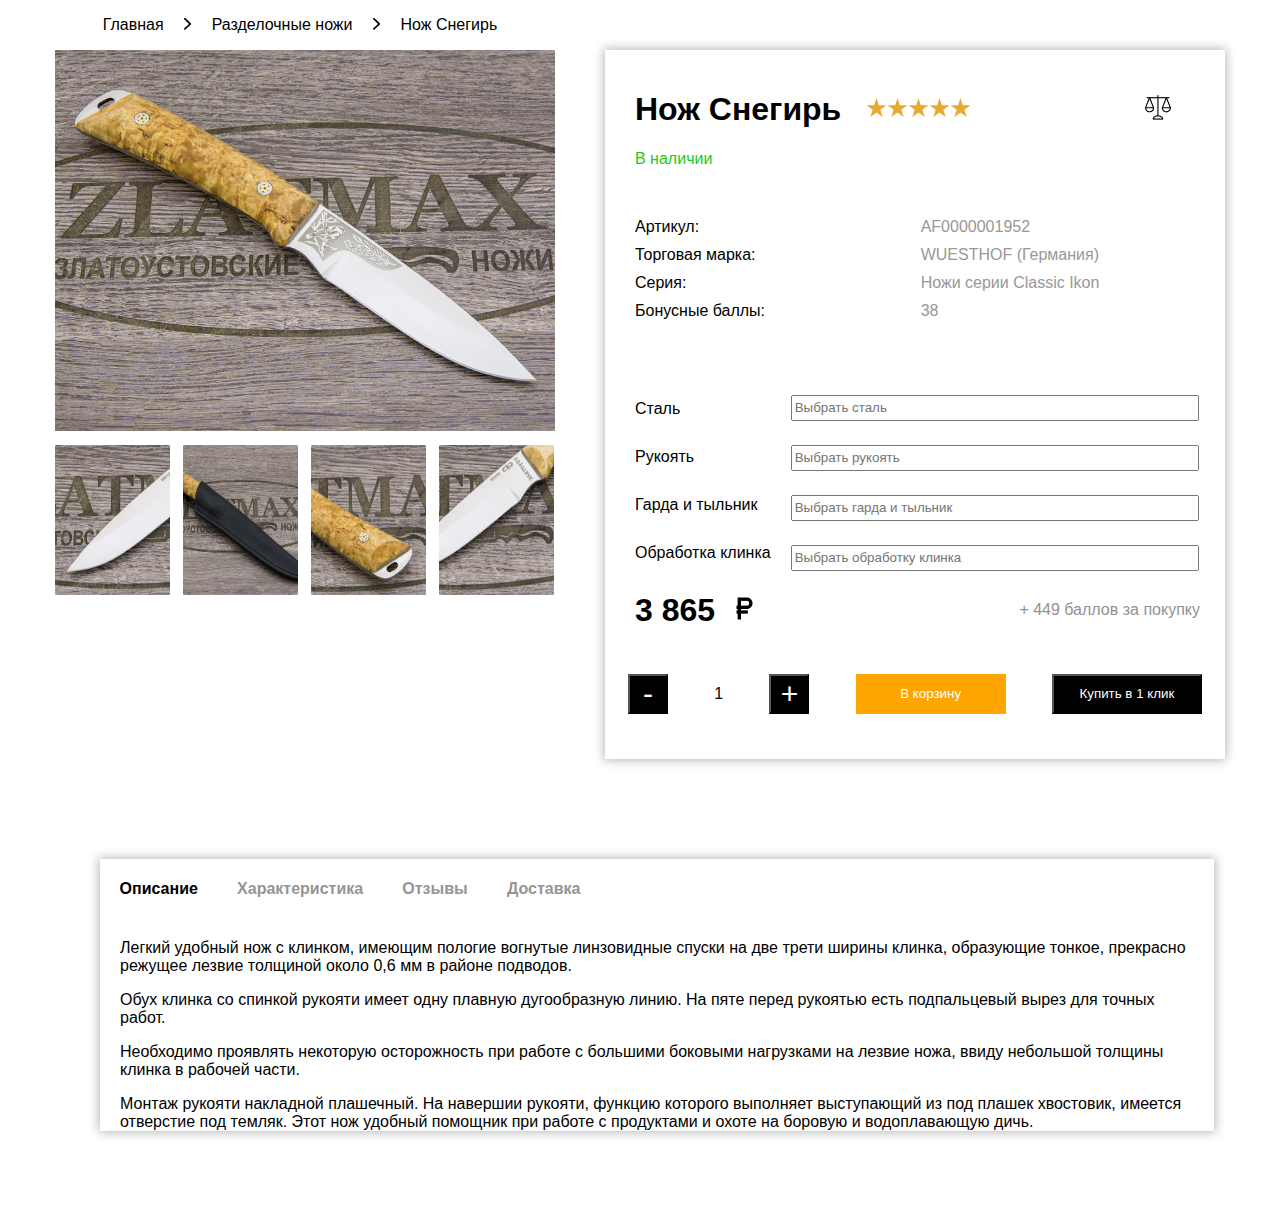
==== commit d6f21d32: "card qushdim" ====
--- a/Compiled-HTML/pug/compilation/product-cards.html
+++ b/Compiled-HTML/pug/compilation/product-cards.html
@@ -1 +1,127 @@
-<!DOCTYPE html><html lang="en"><head><meta charset="UTF-8"><meta name="viewport" content="width=device-width, initial-scale=1.0"><link rel="stylesheet" href="../../../scss/main.css"><title>Document</title></head><body> <section><div class="product"><div class="product-section">  <div><p>Главная</p></div><div> <img src="../../../img/Knife/knife-7.png" alt=""></div><div> <p>Разделочные ножи</p></div><div> <img src="../../../img/Knife/knife-7.png" alt=""></div><div> <p>Нож Снегирь</p></div></div><div class="product__item"><div class="product__item-img"><img class="img-1" src="../../../img/Knife/knife-8.png" alt=""><img class="img-2" src="../../../img/Knife/knife-9.png" alt=""><img class="img-2" src="../../../img/Knife/knife-10.png" alt=""><img class="img-2" src="../../../img/Knife/knife-11.png" alt=""><img class="img-3" src="../../../img/Knife/knife-12.png" alt=""></div><div class="product__item-content"><div class="product__item-content__title"><div> <h1>Нож Снегирь</h1></div><div class="product__item-content__title__icons"> <img src="../../../img/Knife/knife-13.png" alt=""><img src="../../../img/Knife/knife-13.png" alt=""><img src="../../../img/Knife/knife-13.png" alt=""><img src="../../../img/Knife/knife-13.png" alt=""><img src="../../../img/Knife/knife-13.png" alt=""></div><div> <img src="../../../img/Stars/Group.png" alt=""></div><div> <img src="../../../img/stars/hearts.png" alt=""></div></div><div class="product__item-content__paragraf"> <p>В наличии</p></div><div class="product__item-content__grid"> <div class="product__item-content__grid-item"><p>Артикул:</p><p>Торговая марка:</p><p>Серия:</p><p>Бонусные баллы: </p></div><div class="product__item-content__grid-content"><p>AF0000001952</p><p>WUESTHOF (Германия)</p><p>Ножи серии Classic Ikon</p><p>38</p></div></div><div class="product__item-content__flex"> <div class="product__item-content__flex-first"> <p>Сталь</p><p>Рукоять</p><p>Гарда и тыльник</p><p>Обработка клинка</p></div><div class="product__item-content__flex-second"><div> <input type="text" placeholder="Выбрать сталь"></div><div> <input type="text" placeholder="Выбрать рукоять"></div><div> <input type="text" placeholder="Выбрать гарда и тыльник"></div><div> <input type="text" placeholder="Выбрать обработку клинка"></div></div></div><div class="product__item-content__block"> <div><h1>3 865</h1></div><div> <img src="../../../img/Knife/knife-16.png" alt=""></div><div> <p>+ 449 баллов за покупку</p></div></div><div class="product__item-content__button"> <div class="product__item-content__button-first"> <button>-</button></div><div class="product__item-content__button-second"> <p>1</p></div><div class="product__item-content__button-first"><button>+</button></div><div class="product__item-content__button-four"><button>В корзину </button></div><div class="product__item-content__button-five"><button>Купить в 1 клик</button></div></div></div></div></div><div class="product-info"><div class="product-info__tabs"><div> <h4>Описание</h4></div><div class="product-info__tabs-color"> <h4>Характеристика</h4></div><div class="product-info__tabs-color"> <h4>Отзывы</h4></div><div class="product-info__tabs-color"> <h4>Доставка</h4></div></div><div class="product-info__paragraf"> <p>Легкий удобный нож с клинком, имеющим пологие вогнутые линзовидные спуски на две трети ширины клинка, образующие тонкое, прекрасно режущее лезвие толщиной около 0,6 мм в районе подводов.</p><p>Обух клинка со спинкой рукояти имеет одну плавную дугообразную линию. На пяте перед рукоятью есть подпальцевый вырез для точных работ. </p><p>Необходимо проявлять некоторую осторожность при работе с большими боковыми нагрузками на лезвие ножа, ввиду небольшой толщины клинка в рабочей части. </p><p>Монтаж рукояти накладной плашечный. На навершии рукояти, функцию которого выполняет выступающий из под плашек хвостовик, имеется отверстие под темляк. Этот нож удобный помощник при работе с продуктами и охоте на боровую и водоплавающую дичь.</p></div></div></section></body></html>+<!DOCTYPE html>
+<html lang="en">
+
+<head>
+    <meta charset="UTF-8">
+    <meta name="viewport" content="width=device-width, initial-scale=1.0">
+    <link rel="stylesheet" href="../../../scss/main.css">
+    <title>Document</title>
+</head>
+
+<body>
+    <section>
+        <div class="product">
+            <div class="product-section">
+                <div>
+                    <p>Главная</p>
+                </div>
+                <div> <img src="../../../img/Knife/knife-7.png" alt=""></div>
+                <div>
+                    <p>Разделочные ножи</p>
+                </div>
+                <div> <img src="../../../img/Knife/knife-7.png" alt=""></div>
+                <div>
+                    <p>Нож Снегирь</p>
+                </div>
+            </div>
+            <div class="product__item">
+                <div class="product__item-img"><img class="img-1" src="../../../img/Knife/knife-8.png" alt=""><img
+                        class="img-2" src="../../../img/Knife/knife-9.png" alt=""><img class="img-2"
+                        src="../../../img/Knife/knife-10.png" alt=""><img class="img-2"
+                        src="../../../img/Knife/knife-11.png" alt=""><img class="img-3"
+                        src="../../../img/Knife/knife-12.png" alt=""></div>
+                <div class="product__item-content">
+                    <div class="product__item-content__title">
+                        <div>
+                            <h1>Нож Снегирь</h1>
+                        </div>
+                        <div class="product__item-content__title__icons"> <img src="../../../img/Knife/knife-13.png"
+                                alt=""><img src="../../../img/Knife/knife-13.png" alt=""><img
+                                src="../../../img/Knife/knife-13.png" alt=""><img src="../../../img/Knife/knife-13.png"
+                                alt=""><img src="../../../img/Knife/knife-13.png" alt=""></div>
+                        <div> <img src="../../../img/Stars/Group.png" alt=""></div>
+                        <div> <img src="../../../img/stars/hearts.png" alt=""></div>
+                    </div>
+                    <div class="product__item-content__paragraf">
+                        <p>В наличии</p>
+                    </div>
+                    <div class="product__item-content__grid">
+                        <div class="product__item-content__grid-item">
+                            <p>Артикул:</p>
+                            <p>Торговая марка:</p>
+                            <p>Серия:</p>
+                            <p>Бонусные баллы: </p>
+                        </div>
+                        <div class="product__item-content__grid-content">
+                            <p>AF0000001952</p>
+                            <p>WUESTHOF (Германия)</p>
+                            <p>Ножи серии Classic Ikon</p>
+                            <p>38</p>
+                        </div>
+                    </div>
+                    <div class="product__item-content__flex">
+                        <div class="product__item-content__flex-first">
+                            <p>Сталь</p>
+                            <p>Рукоять</p>
+                            <p>Гарда и тыльник</p>
+                            <p>Обработка клинка</p>
+                        </div>
+                        <div class="product__item-content__flex-second">
+                            <div> <input type="text" placeholder="Выбрать сталь"></div>
+                            <div> <input type="text" placeholder="Выбрать рукоять"></div>
+                            <div> <input type="text" placeholder="Выбрать гарда и тыльник"></div>
+                            <div> <input type="text" placeholder="Выбрать обработку клинка"></div>
+                        </div>
+                    </div>
+                    <div class="product__item-content__block">
+                        <div>
+                            <h1>3 865</h1>
+                        </div>
+                        <div> <img src="../../../img/Knife/knife-16.png" alt=""></div>
+                        <div>
+                            <p>+ 449 баллов за покупку</p>
+                        </div>
+                    </div>
+                    <div class="product__item-content__button">
+                        <div class="product__item-content__button-first"> <button>-</button></div>
+                        <div class="product__item-content__button-second">
+                            <p>1</p>
+                        </div>
+                        <div class="product__item-content__button-first"><button>+</button></div>
+                        <div class="product__item-content__button-four"><button>В корзину </button></div>
+                        <div class="product__item-content__button-five"><button>Купить в 1 клик</button></div>
+                    </div>
+                </div>
+            </div>
+        </div>
+        <div class="product-info">
+            <div class="product-info__tabs">
+                <div>
+                    <h4>Описание</h4>
+                </div>
+                <div class="product-info__tabs-color">
+                    <h4>Характеристика</h4>
+                </div>
+                <div class="product-info__tabs-color">
+                    <h4>Отзывы</h4>
+                </div>
+                <div class="product-info__tabs-color">
+                    <h4>Доставка</h4>
+                </div>
+            </div>
+            <div class="product-info__paragraf">
+                <p>Легкий удобный нож с клинком, имеющим пологие вогнутые линзовидные спуски на две трети ширины клинка,
+                    образующие тонкое, прекрасно режущее лезвие толщиной около 0,6 мм в районе подводов.</p>
+                <p>Обух клинка со спинкой рукояти имеет одну плавную дугообразную линию. На пяте перед рукоятью есть
+                    подпальцевый вырез для точных работ. </p>
+                <p>Необходимо проявлять некоторую осторожность при работе с большими боковыми нагрузками на лезвие ножа,
+                    ввиду небольшой толщины клинка в рабочей части. </p>
+                <p>Монтаж рукояти накладной плашечный. На навершии рукояти, функцию которого выполняет выступающий из
+                    под плашек хвостовик, имеется отверстие под темляк. Этот нож удобный помощник при работе с
+                    продуктами и охоте на боровую и водоплавающую дичь.</p>
+            </div>
+        </div>
+    </section>
+</body>
+
+</html>--- a/scss/main.css
+++ b/scss/main.css
@@ -497,8 +497,9 @@
   grid-template-columns: auto auto auto auto auto;
   align-items: center;
   text-align: center;
-  width: 500px;
-  margin: 15px 0 15px 90px;
+  width: 600px;
+  justify-content: center;
+  gap: 20px;
 }
 .product .product__item {
   display: grid;
@@ -636,6 +637,189 @@
   margin: 20px;
 }
 
+.cards-section {
+  width: 100%;
+  height: -moz-max-content;
+  height: max-content;
+}
+.cards-section .cards-section__items {
+  width: 95%;
+  margin: 0 auto;
+  padding: 50px 0;
+}
+.cards-section .cards-section__items .cards-section-items__subtitle {
+  width: 94%;
+  margin: 0 auto;
+  box-sizing: border-box;
+  display: flex;
+  justify-content: space-between;
+  align-items: center;
+}
+.cards-section .cards-section__items .cards-section-items__title {
+  display: flex;
+  justify-content: center;
+  align-items: center;
+}
+.cards-section .cards-section__items .cards-section-items__title p {
+  letter-spacing: 1px;
+}
+.cards-section .cards-section__items .cards-section-items__title i {
+  color: #E8AA31;
+}
+.cards-section .cards-section__items .cards-section-items__title-cards {
+  width: 100%;
+  height: -moz-max-content;
+  height: max-content;
+  margin: 0 auto;
+  display: grid;
+  grid-template-columns: auto auto auto auto;
+  justify-content: space-evenly;
+  gap: 20px;
+}
+.cards-section .cards-section__items .cards-section-items__title-cards .title-cards__subtitle {
+  width: 270px;
+  height: -moz-max-content;
+  height: max-content;
+  padding: 20px;
+  box-sizing: border-box;
+  box-shadow: rgba(0, 0, 0, 0.24) 0px 3px 8px;
+}
+.cards-section .cards-section__items .cards-section-items__title-cards .title-cards__subtitle .img-knife {
+  width: 250px;
+  height: 180px;
+  -o-object-fit: contain;
+     object-fit: contain;
+}
+.cards-section .cards-section__items .cards-section-items__title-cards .title-cards__subtitle h3 {
+  font-size: 20px;
+}
+.cards-section .cards-section__items .cards-section-items__title-cards .title-cards__subtitle .title-cards__title {
+  display: flex;
+  justify-content: space-between;
+  align-items: center;
+}
+.cards-section .cards-section__items .cards-section-items__title-cards .title-cards__subtitle .title-cards__title p {
+  color: #ABABAB;
+}
+.cards-section .cards-section__items .cards-section-items__title-cards .title-cards__subtitle .title-cards__title i {
+  font-size: 25px;
+  color: #E8AA31;
+}
+.cards-section .cards-section__items .cards-section-items__title-cards .title-cards__subtitle .title-cards__title img {
+  width: 23px;
+  height: 23px;
+  padding: 0 10px;
+}
+.cards-section .cards-section__items .cards-section-items__title-cards .title-cards__subtitle .cards-section-items__btn-card {
+  width: 100%;
+  height: 40px;
+  background-color: #E8AA31;
+  display: flex;
+  justify-content: center;
+  align-items: center;
+  border-radius: 3px;
+  color: #fff;
+  font-weight: 600;
+}
+.cards-section .cards-section__items .cards-section-items__title-cards .title-cards__subtitle .cards-section-items__btn-card p {
+  padding: 0 10px;
+}
+
+.second-cards-section {
+  width: 100%;
+  height: -moz-max-content;
+  height: max-content;
+  background-image: url(../../../img/headir/pag-1Back.png);
+  background-size: cover;
+}
+.second-cards-section .second-cards-section__items {
+  width: 95%;
+  margin: 0 auto;
+  padding: 50px 0;
+}
+.second-cards-section .second-cards-section__items .second-cards-section-items__title {
+  width: 270px;
+  height: 600px;
+  color: #fff;
+}
+.second-cards-section .second-cards-section__items .second-cards-section-items__title h2, .second-cards-section .second-cards-section__items .second-cards-section-items__title p {
+  font-size: 18px;
+  line-height: 1.5;
+  letter-spacing: 1px;
+  opacity: 70%;
+}
+.second-cards-section .second-cards-section__items .second-cards-section-items__title h2 {
+  opacity: 100%;
+  font-size: 30px;
+}
+.second-cards-section .second-cards-section__items .second-cards-section-items__title .title-cards__title {
+  display: flex;
+  justify-content: start;
+  align-items: center;
+  color: #E8AA31;
+}
+.second-cards-section .second-cards-section__items .second-cards-section-items__title .title-cards__title p {
+  opacity: 100%;
+}
+.second-cards-section .second-cards-section__items .second-cards-section-items__title-cards {
+  width: 100%;
+  height: 600px;
+  margin: 0 auto;
+  display: grid;
+  grid-template-columns: auto auto auto auto;
+  justify-content: space-evenly;
+  gap: 20px;
+}
+.second-cards-section .second-cards-section__items .second-cards-section-items__title-cards .title-cards__subtitle {
+  width: 270px;
+  height: -moz-max-content;
+  height: max-content;
+  padding: 20px;
+  box-sizing: border-box;
+  box-shadow: rgba(0, 0, 0, 0.24) 0px 3px 8px;
+  background-color: white;
+}
+.second-cards-section .second-cards-section__items .second-cards-section-items__title-cards .title-cards__subtitle .img-knife {
+  width: 250px;
+  height: 180px;
+  -o-object-fit: contain;
+     object-fit: contain;
+}
+.second-cards-section .second-cards-section__items .second-cards-section-items__title-cards .title-cards__subtitle h3 {
+  font-size: 20px;
+}
+.second-cards-section .second-cards-section__items .second-cards-section-items__title-cards .title-cards__subtitle .title-cards__title {
+  display: flex;
+  justify-content: space-between;
+  align-items: center;
+}
+.second-cards-section .second-cards-section__items .second-cards-section-items__title-cards .title-cards__subtitle .title-cards__title p {
+  color: #ABABAB;
+}
+.second-cards-section .second-cards-section__items .second-cards-section-items__title-cards .title-cards__subtitle .title-cards__title i {
+  font-size: 25px;
+  color: #E8AA31;
+}
+.second-cards-section .second-cards-section__items .second-cards-section-items__title-cards .title-cards__subtitle .title-cards__title img {
+  width: 23px;
+  height: 23px;
+  padding: 0 10px;
+}
+.second-cards-section .second-cards-section__items .second-cards-section-items__title-cards .title-cards__subtitle .second-cards-section-items__btn-card {
+  width: 100%;
+  height: 40px;
+  background-color: #E8AA31;
+  display: flex;
+  justify-content: center;
+  align-items: center;
+  border-radius: 3px;
+  color: #fff;
+  font-weight: 600;
+}
+.second-cards-section .second-cards-section__items .second-cards-section-items__title-cards .title-cards__subtitle .second-cards-section-items__btn-card p {
+  padding: 0 10px;
+}
+
 @media only screen and (max-width: 1091px) {
   .KnifeGrid {
     grid-template-columns: auto auto;
@@ -780,4 +964,22 @@
     width: 100% !important;
     height: 150px !important;
   }
+}
+@media only screen and (max-width: 1400px) {
+  .product__item .product__item-img {
+    width: 500px !important;
+    max-height: -moz-max-content;
+    max-height: max-content;
+  }
+  .product__item .product__item-img .img-1 {
+    width: 500px !important;
+  }
+  .product__item .product__item-img .img-2 {
+    width: 115px !important;
+    height: 150px !important;
+  }
+  .product__item .product__item-img .img-3 {
+    width: 115px !important;
+    height: 150px !important;
+  }
 }/*# sourceMappingURL=main.css.map */